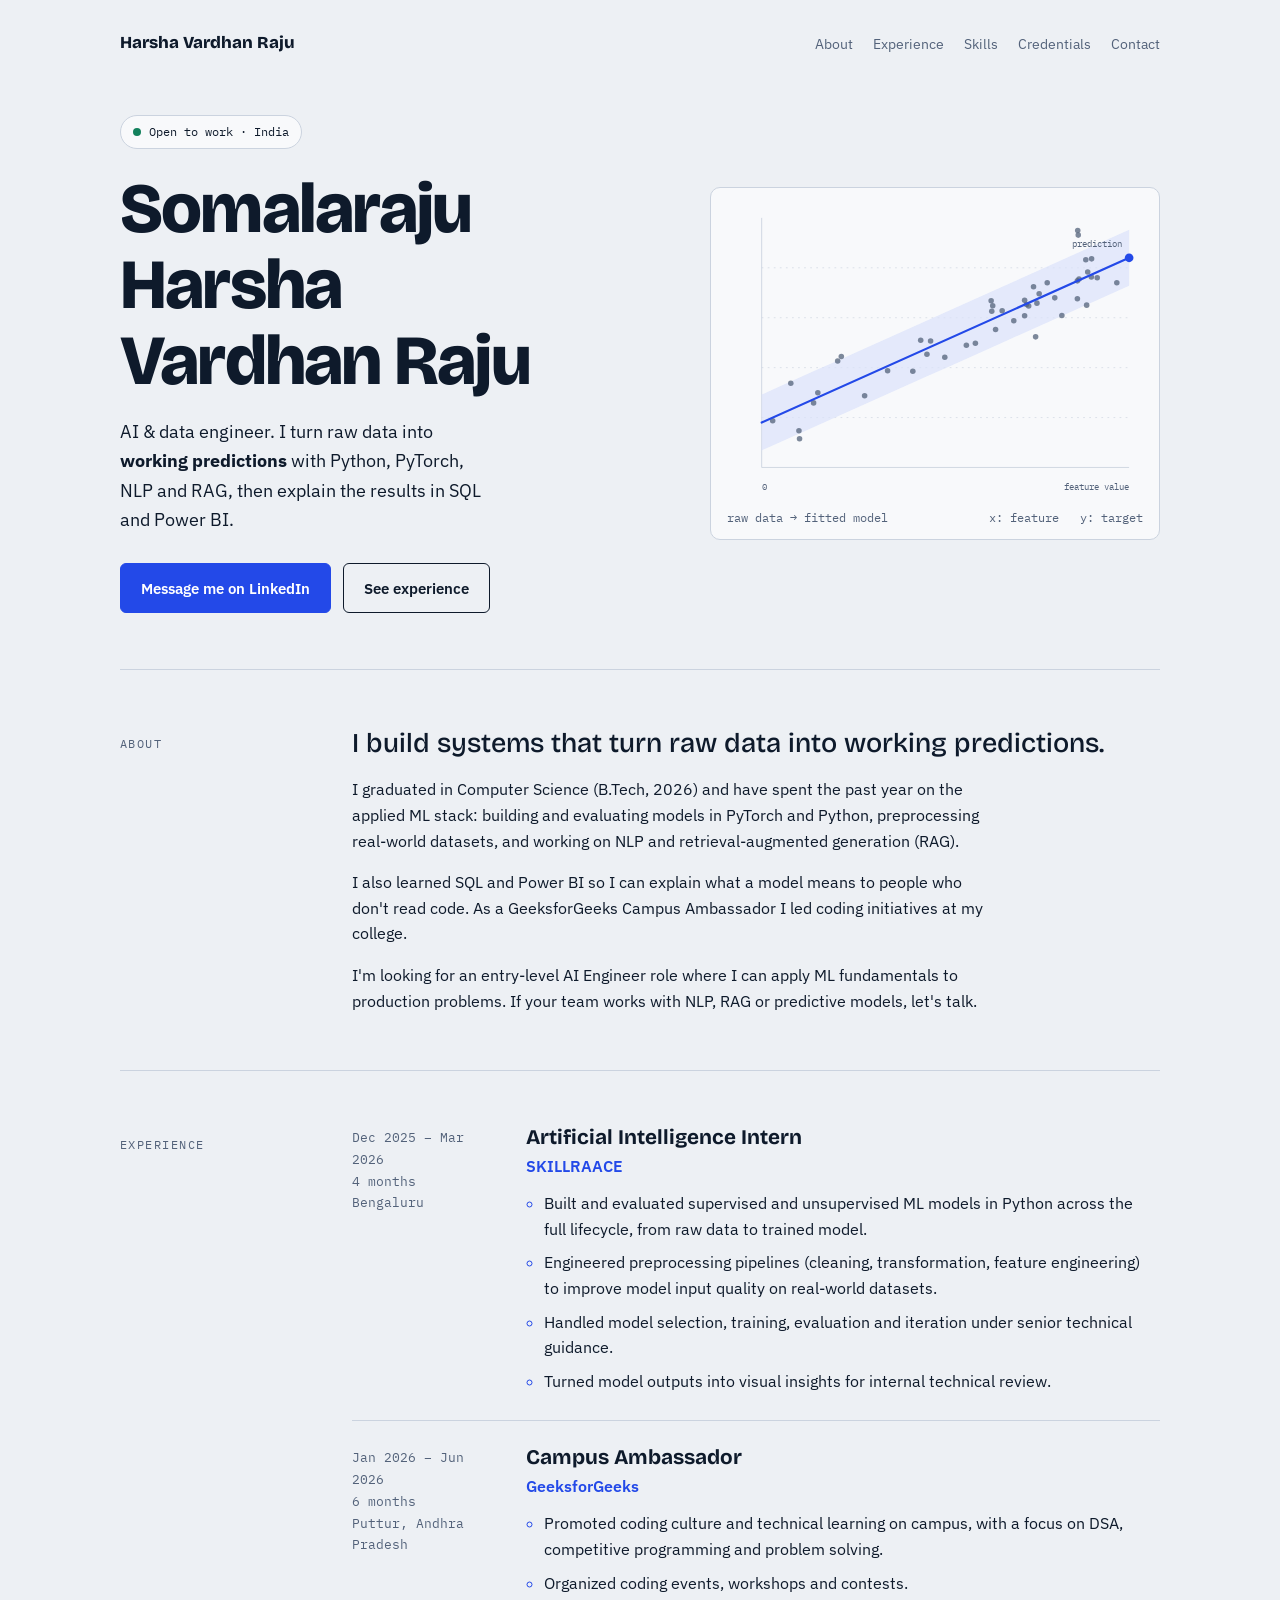
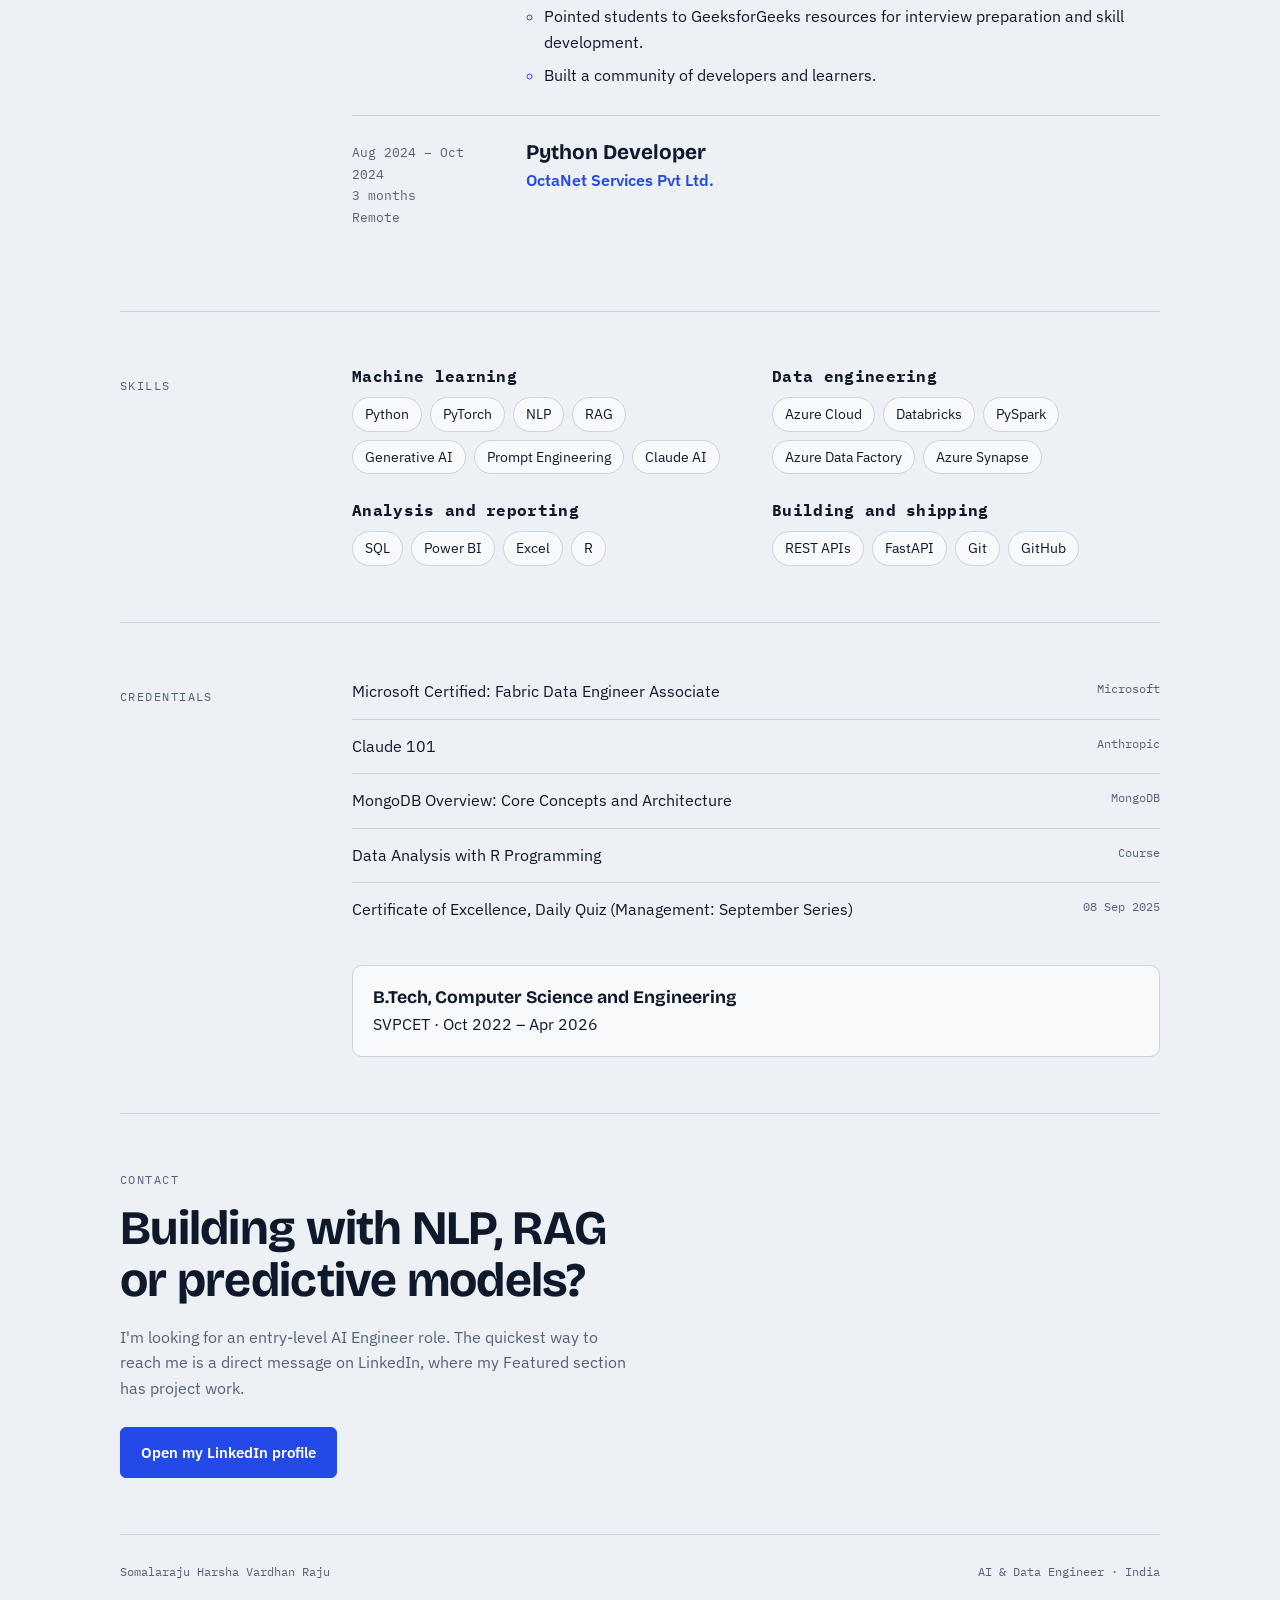
==== index.html @ c9a377f4 "Initial commit" ====
<!doctype html>
<html lang="en">
<head>
<meta charset="utf-8">
<meta name="viewport" content="width=device-width, initial-scale=1, viewport-fit=cover">
<meta name="description" content="Portfolio of Somalaraju Harsha Vardhan Raju, AI and data engineer.">
<title>Harsha Vardhan Raju</title>
<meta name="claude:viewport-fit-sides" content="cover">
<link rel="preconnect" href="https://fonts.googleapis.com">
<link rel="preconnect" href="https://fonts.gstatic.com" crossorigin>
<link href="https://fonts.googleapis.com/css2?family=Bricolage+Grotesque:opsz,wght@12..96,500;12..96,700;12..96,800&family=IBM+Plex+Sans:wght@400;500;600&family=IBM+Plex+Mono:wght@400;500&display=swap" rel="stylesheet">
<style>
/* Layout: a notebook-like single column. Hero pairs the intro with a live scatter-and-fit plot (raw data -> prediction), then sections run as labelled cells. */
:root{
  --bg:#EDF0F4; --surface:#F8F9FB; --fg:#0E1A2B; --muted:#53627A; --line:#CBD3DF;
  --accent:#2349E8; --accent-fg:#FFFFFF; --accent-soft:#DCE3FB; --good:#12805C;
  --font-display:"Bricolage Grotesque","Helvetica Neue",Arial,sans-serif;
  --font-body:"IBM Plex Sans",system-ui,-apple-system,"Segoe UI",sans-serif;
  --font-mono:"IBM Plex Mono",ui-monospace,Menlo,Consolas,monospace;
}
@media (prefers-color-scheme: dark){:root:not([data-theme="light"]){
  --bg:#0B1220; --surface:#121B2E; --fg:#E6EBF5; --muted:#92A0B8; --line:#26334D;
  --accent:#86A2FF; --accent-fg:#0B1220; --accent-soft:#1B2A52; --good:#4CD6A3; color-scheme:dark}}
:root[data-theme="dark"]{
  --bg:#0B1220; --surface:#121B2E; --fg:#E6EBF5; --muted:#92A0B8; --line:#26334D;
  --accent:#86A2FF; --accent-fg:#0B1220; --accent-soft:#1B2A52; --good:#4CD6A3; color-scheme:dark}

*{box-sizing:border-box}
body{background:var(--bg);color:var(--fg);font-family:var(--font-body);font-size:16px;line-height:1.6;
  padding-block:0;padding-left:max(16px,env(safe-area-inset-left,0px));padding-right:max(16px,env(safe-area-inset-right,0px))}
a{color:inherit}
:focus-visible{outline:2px solid var(--accent);outline-offset:3px}
.wrap{max-width:1040px;margin:0 auto}
h1,h2,h3{font-family:var(--font-display);text-wrap:balance;line-height:1.08;margin:0}
.label{font-family:var(--font-mono);font-size:.75rem;letter-spacing:.12em;text-transform:uppercase;color:var(--muted)}

/* top bar */
.bar{display:flex;justify-content:space-between;align-items:center;gap:16px;padding-block:22px;flex-wrap:wrap}
.mark{font-family:var(--font-display);font-weight:800;font-size:1.05rem;text-decoration:none}
.nav{display:flex;gap:20px;flex-wrap:wrap}
.nav a{font-size:.9rem;color:var(--muted);text-decoration:none}
.nav a:hover{color:var(--fg)}

/* hero */
.hero{display:grid;grid-template-columns:1.1fr .9fr;gap:40px;align-items:center;padding-block:36px 56px}
.hero>*{min-width:0}
.status{display:inline-flex;align-items:center;gap:8px;font-family:var(--font-mono);font-size:.78rem;padding:6px 12px;border:1px solid var(--line);border-radius:999px;background:var(--surface)}
.dot{width:8px;height:8px;border-radius:50%;background:var(--good)}
h1{font-size:clamp(2.4rem,6.4vw,4.4rem);font-weight:800;letter-spacing:-.025em;margin-top:22px}
h1 em{font-style:normal;color:var(--accent)}
.role{font-size:1.15rem;margin:18px 0 0;max-width:34ch}
.cta{display:flex;gap:12px;flex-wrap:wrap;margin-top:28px}
.btn{display:inline-block;padding:12px 20px;border-radius:6px;font-weight:600;font-size:.95rem;text-decoration:none;border:1px solid var(--fg)}
.btn.primary{background:var(--accent);color:var(--accent-fg);border-color:var(--accent)}
.btn.primary:hover{filter:brightness(1.08)}
.btn.ghost:hover{background:var(--surface)}

/* plot */
.plot{background:var(--surface);border:1px solid var(--line);border-radius:10px;padding:16px 16px 12px}
.plot svg{display:block;width:100%;height:auto}
.plot .ax{stroke:var(--line);stroke-width:1}
.plot .grid{stroke:var(--line);stroke-width:1;stroke-dasharray:2 5;opacity:.7}
.plot .pt{fill:var(--muted);opacity:.75}
.plot .fit{stroke:var(--accent);stroke-width:2.5;fill:none;stroke-linecap:round}
.plot .band{fill:var(--accent-soft);opacity:.7}
.plot .t{font-family:var(--font-mono);font-size:10.5px;fill:var(--muted)}
.plot .hit{fill:var(--accent)}
.plot figcaption{display:flex;justify-content:space-between;gap:12px;flex-wrap:wrap;padding-top:10px;font-family:var(--font-mono);font-size:.72rem;color:var(--muted)}
@media (prefers-reduced-motion:no-preference){
  .plot .fit{stroke-dasharray:520;stroke-dashoffset:0;animation:draw 1.6s ease-out .2s backwards}
  @keyframes draw{from{stroke-dashoffset:520}to{stroke-dashoffset:0}}
}

/* sections */
section{padding-block:56px;border-top:1px solid var(--line)}
.sec{display:grid;grid-template-columns:200px 1fr;gap:32px}
.sec>*{min-width:0}
h2{font-size:clamp(1.6rem,3.6vw,2.2rem);font-weight:700;letter-spacing:-.015em}
.sec .label{padding-top:8px}
.about p{margin:0 0 16px;max-width:64ch}
.about p:last-child{margin:0}
.lead{font-family:var(--font-display);font-size:clamp(1.3rem,2.6vw,1.7rem);line-height:1.3;font-weight:500;max-width:30ch;margin:0 0 20px}

/* experience */
.jobs{list-style:none;margin:0;padding:0;display:grid;gap:0}
.job{display:grid;grid-template-columns:150px 1fr;gap:24px;padding-block:26px;border-top:1px solid var(--line)}
.job:first-child{border-top:0;padding-top:0}
.job>*{min-width:0}
.when{font-family:var(--font-mono);font-size:.8rem;color:var(--muted);line-height:1.7}
.job h3{font-size:1.3rem;font-weight:700}
.org{margin:4px 0 12px;color:var(--accent);font-weight:600}
.job ul{margin:0;padding-left:1.1em;display:grid;gap:8px;max-width:62ch}
.job li::marker{color:var(--accent)}

/* skills */
.skills{display:grid;grid-template-columns:repeat(2,1fr);gap:28px 32px}
.skills h3{font-size:1rem;font-weight:700;margin-bottom:12px;font-family:var(--font-mono);letter-spacing:.02em}
.chips{display:flex;flex-wrap:wrap;gap:8px;padding:0;margin:0;list-style:none}
.chips li{padding:5px 12px;border:1px solid var(--line);background:var(--surface);border-radius:999px;font-size:.88rem}

/* credentials */
.cred{list-style:none;margin:0;padding:0}
.cred li{display:flex;justify-content:space-between;gap:20px;padding-block:14px;border-top:1px solid var(--line)}
.cred li:first-child{border-top:0;padding-top:0}
.cred span:last-child{font-family:var(--font-mono);font-size:.78rem;color:var(--muted);text-align:right;flex-shrink:0}
.edu{margin-top:28px;padding:18px 20px;background:var(--surface);border:1px solid var(--line);border-radius:10px}
.edu strong{font-family:var(--font-display);font-size:1.1rem}

/* contact */
.contact h2{font-size:clamp(1.9rem,4.6vw,3rem);max-width:18ch}
.contact p{max-width:52ch;margin:18px 0 26px;color:var(--muted)}
footer{padding-block:28px 40px;border-top:1px solid var(--line);display:flex;justify-content:space-between;gap:12px;flex-wrap:wrap;font-family:var(--font-mono);font-size:.74rem;color:var(--muted)}

@media (max-width:780px){
  .hero{grid-template-columns:1fr;gap:32px;padding-top:12px}
  .sec{grid-template-columns:1fr;gap:14px}
  .job{grid-template-columns:1fr;gap:6px}
  .skills{grid-template-columns:1fr}
  .cred li{flex-direction:column;gap:4px}
  .cred span:last-child{text-align:left}
}
</style>

</head>
<body>
<div class="wrap">
  <header class="bar">
    <a class="mark" href="#top">Harsha Vardhan Raju</a>
    <nav class="nav" aria-label="Sections">
      <a href="#about">About</a><a href="#experience">Experience</a><a href="#skills">Skills</a><a href="#credentials">Credentials</a><a href="#contact">Contact</a>
    </nav>
  </header>

  <main id="top">
    <div class="hero">
      <div>
        <span class="status"><span class="dot" aria-hidden="true"></span>Open to work &middot; India</span>
        <h1>Somalaraju Harsha Vardhan Raju</h1>
        <p class="role">AI &amp; data engineer. I turn raw data into <strong>working predictions</strong> with Python, PyTorch, NLP and RAG, then explain the results in SQL and Power BI.</p>
        <div class="cta">
          <a class="btn primary" href="https://www.linkedin.com/in/somalaraju-harsha-vardhan-raju-9624a8261/" target="_blank" rel="noopener">Message me on LinkedIn</a>
          <a class="btn ghost" href="#experience">See experience</a>
        </div>
      </div>

      <figure class="plot" style="margin:0">
        <svg id="plot" viewBox="0 0 480 340" role="img" aria-label="Scatter plot of noisy data points with a fitted prediction line and confidence band"></svg>
        <figcaption><span>raw data &rarr; fitted model</span><span>x: feature &nbsp; y: target</span></figcaption>
      </figure>
    </div>

    <section id="about" class="sec">
      <div class="label">About</div>
      <div class="about">
        <p class="lead">I build systems that turn raw data into working predictions.</p>
        <p>I graduated in Computer Science (B.Tech, 2026) and have spent the past year on the applied ML stack: building and evaluating models in PyTorch and Python, preprocessing real-world datasets, and working on NLP and retrieval-augmented generation (RAG).</p>
        <p>I also learned SQL and Power BI so I can explain what a model means to people who don't read code. As a GeeksforGeeks Campus Ambassador I led coding initiatives at my college.</p>
        <p>I'm looking for an entry-level AI Engineer role where I can apply ML fundamentals to production problems. If your team works with NLP, RAG or predictive models, let's talk.</p>
      </div>
    </section>

    <section id="experience" class="sec">
      <div>
        <div class="label">Experience</div>
      </div>
      <ol class="jobs">
        <li class="job">
          <div class="when">Dec 2025 &ndash; Mar 2026<br>4 months<br>Bengaluru</div>
          <div>
            <h3>Artificial Intelligence Intern</h3>
            <div class="org">SKILLRAACE</div>
            <ul>
              <li>Built and evaluated supervised and unsupervised ML models in Python across the full lifecycle, from raw data to trained model.</li>
              <li>Engineered preprocessing pipelines (cleaning, transformation, feature engineering) to improve model input quality on real-world datasets.</li>
              <li>Handled model selection, training, evaluation and iteration under senior technical guidance.</li>
              <li>Turned model outputs into visual insights for internal technical review.</li>
            </ul>
          </div>
        </li>
        <li class="job">
          <div class="when">Jan 2026 &ndash; Jun 2026<br>6 months<br>Puttur, Andhra Pradesh</div>
          <div>
            <h3>Campus Ambassador</h3>
            <div class="org">GeeksforGeeks</div>
            <ul>
              <li>Promoted coding culture and technical learning on campus, with a focus on DSA, competitive programming and problem solving.</li>
              <li>Organized coding events, workshops and contests.</li>
              <li>Pointed students to GeeksforGeeks resources for interview preparation and skill development.</li>
              <li>Built a community of developers and learners.</li>
            </ul>
          </div>
        </li>
        <li class="job">
          <div class="when">Aug 2024 &ndash; Oct 2024<br>3 months<br>Remote</div>
          <div>
            <h3>Python Developer</h3>
            <div class="org">OctaNet Services Pvt Ltd.</div>
          </div>
        </li>
      </ol>
    </section>

    <section id="skills" class="sec">
      <div class="label">Skills</div>
      <div class="skills">
        <div>
          <h3>Machine learning</h3>
          <ul class="chips"><li>Python</li><li>PyTorch</li><li>NLP</li><li>RAG</li><li>Generative AI</li><li>Prompt Engineering</li><li>Claude AI</li></ul>
        </div>
        <div>
          <h3>Data engineering</h3>
          <ul class="chips"><li>Azure Cloud</li><li>Databricks</li><li>PySpark</li><li>Azure Data Factory</li><li>Azure Synapse</li></ul>
        </div>
        <div>
          <h3>Analysis and reporting</h3>
          <ul class="chips"><li>SQL</li><li>Power BI</li><li>Excel</li><li>R</li></ul>
        </div>
        <div>
          <h3>Building and shipping</h3>
          <ul class="chips"><li>REST APIs</li><li>FastAPI</li><li>Git</li><li>GitHub</li></ul>
        </div>
      </div>
    </section>

    <section id="credentials" class="sec">
      <div class="label">Credentials</div>
      <div>
        <ul class="cred">
          <li><span>Microsoft Certified: Fabric Data Engineer Associate</span><span>Microsoft</span></li>
          <li><span>Claude 101</span><span>Anthropic</span></li>
          <li><span>MongoDB Overview: Core Concepts and Architecture</span><span>MongoDB</span></li>
          <li><span>Data Analysis with R Programming</span><span>Course</span></li>
          <li><span>Certificate of Excellence, Daily Quiz (Management: September Series)</span><span>08 Sep 2025</span></li>
        </ul>
        <div class="edu">
          <strong>B.Tech, Computer Science and Engineering</strong><br>
          SVPCET &middot; Oct 2022 &ndash; Apr 2026
        </div>
      </div>
    </section>

    <section id="contact" class="contact">
      <div class="label">Contact</div>
      <h2 style="margin-top:14px">Building with NLP, RAG or predictive models?</h2>
      <p>I'm looking for an entry-level AI Engineer role. The quickest way to reach me is a direct message on LinkedIn, where my Featured section has project work.</p>
      <a class="btn primary" href="https://www.linkedin.com/in/somalaraju-harsha-vardhan-raju-9624a8261/" target="_blank" rel="noopener">Open my LinkedIn profile</a>
    </section>
  </main>

  <footer><span>Somalaraju Harsha Vardhan Raju</span><span>AI &amp; Data Engineer &middot; India</span></footer>
</div>

<script>
(function(){
  var W=480,H=340,L=40,R=16,T=16,B=36,pw=W-L-R,ph=H-T-B;
  var s=7;function rnd(){s=(s*16807)%2147483647;return s/2147483647}
  function X(v){return L+v*pw}function Y(v){return T+(1-v)*ph}
  var out='';
  for(var i=1;i<5;i++){out+='<line class="grid" x1="'+L+'" x2="'+(W-R)+'" y1="'+Y(i/5)+'" y2="'+Y(i/5)+'"/>'}
  out+='<line class="ax" x1="'+L+'" x2="'+(W-R)+'" y1="'+Y(0)+'" y2="'+Y(0)+'"/><line class="ax" x1="'+L+'" x2="'+L+'" y1="'+Y(0)+'" y2="'+Y(1)+'"/>';
  var a=0.18,b=0.66,sp=0.07;
  var upper='',lower='';
  for(var k=0;k<=20;k++){var x=k/20;upper+=(k?'L':'M')+X(x).toFixed(1)+' '+Y(a+b*x+sp*1.6).toFixed(1)+' '}
  for(var k=20;k>=0;k--){var x=k/20;lower+='L'+X(x).toFixed(1)+' '+Y(a+b*x-sp*1.6).toFixed(1)+' '}
  out+='<path class="band" d="'+upper+lower+'Z"/>';
  for(var n=0;n<46;n++){
    var x=0.03+rnd()*0.94, noise=(rnd()+rnd()+rnd()-1.5)*sp*2.2;
    var y=Math.min(0.97,Math.max(0.03,a+b*x+noise));
    out+='<circle class="pt" cx="'+X(x).toFixed(1)+'" cy="'+Y(y).toFixed(1)+'" r="3.2"/>';
  }
  out+='<line class="fit" x1="'+X(0)+'" y1="'+Y(a)+'" x2="'+X(1)+'" y2="'+Y(a+b)+'"/>';
  out+='<circle class="hit" cx="'+X(1)+'" cy="'+Y(a+b)+'" r="5"/>';
  out+='<text class="t" x="'+(X(1)-8)+'" y="'+(Y(a+b)-12)+'" text-anchor="end">prediction</text>';
  out+='<text class="t" x="'+L+'" y="'+(H-10)+'">0</text><text class="t" x="'+(W-R)+'" y="'+(H-10)+'" text-anchor="end">feature value</text>';
  document.getElementById('plot').innerHTML=out;
})();
</script>

</body>
</html>
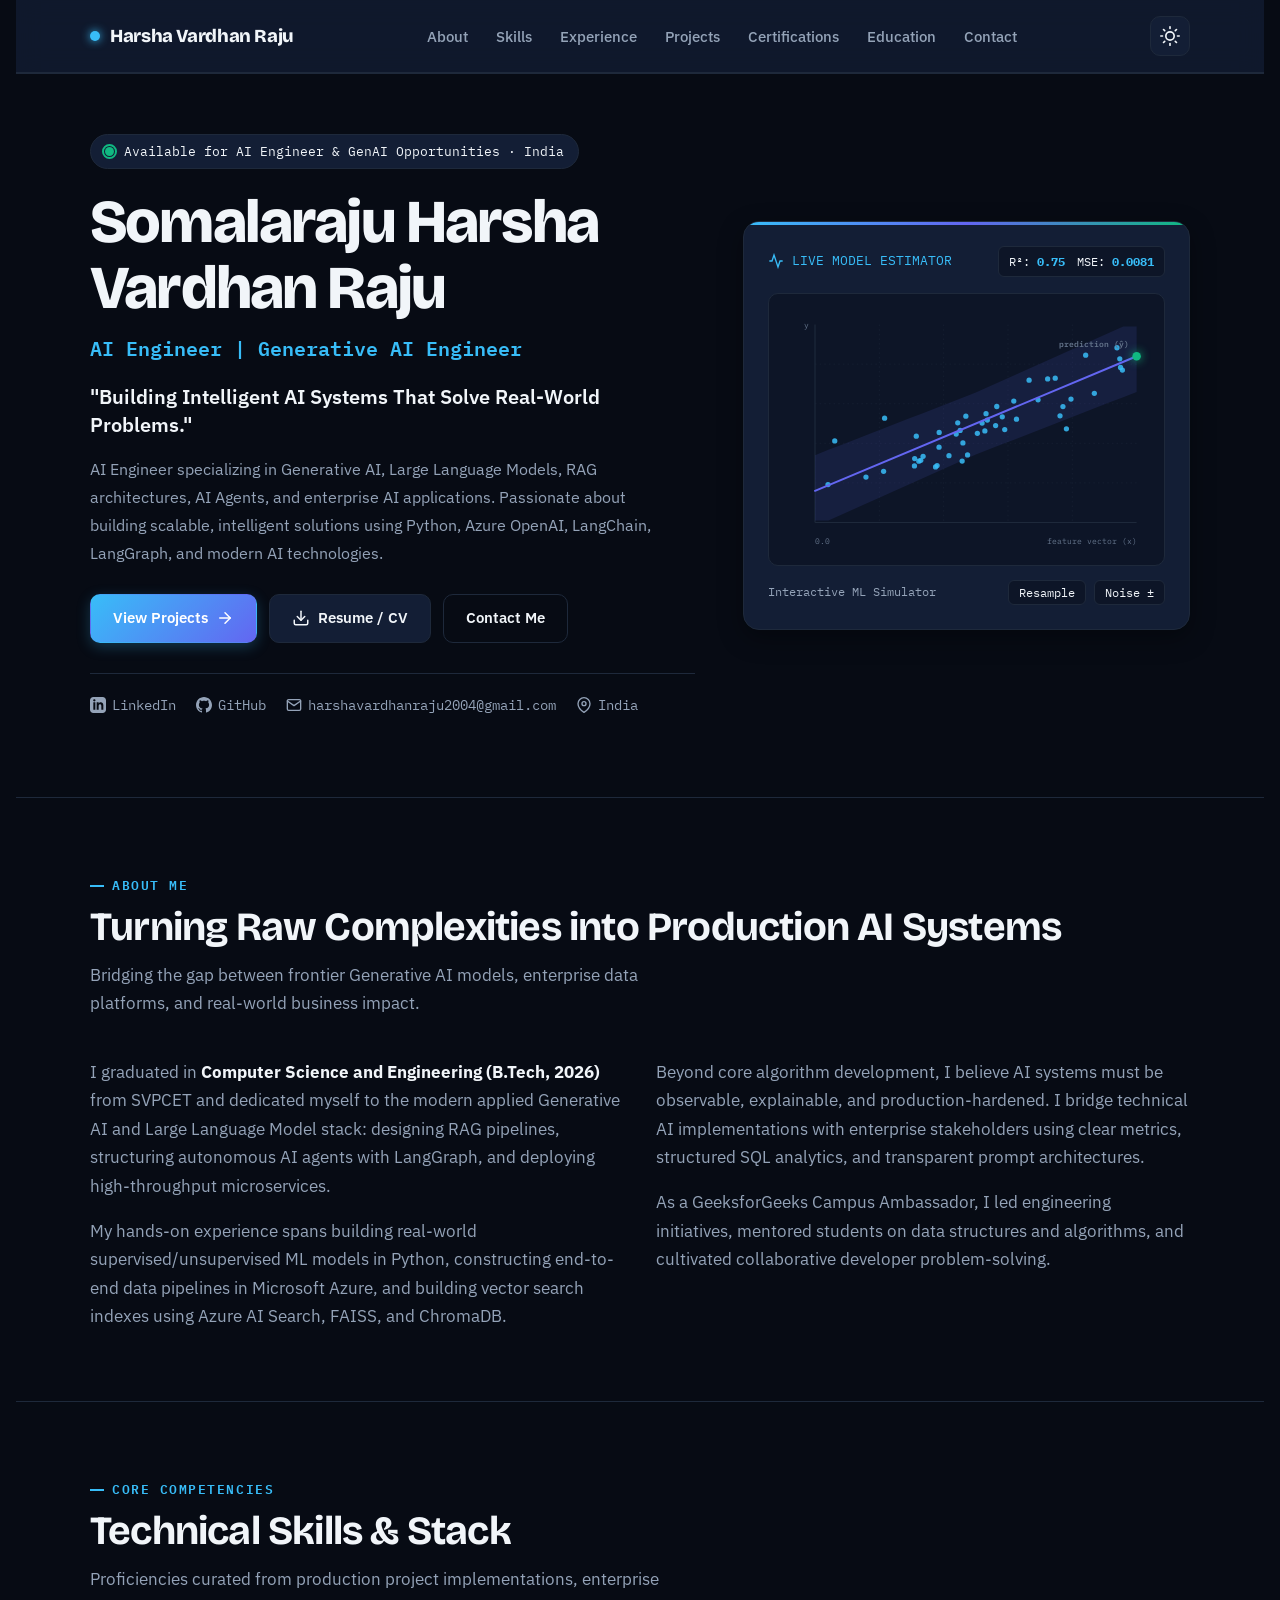
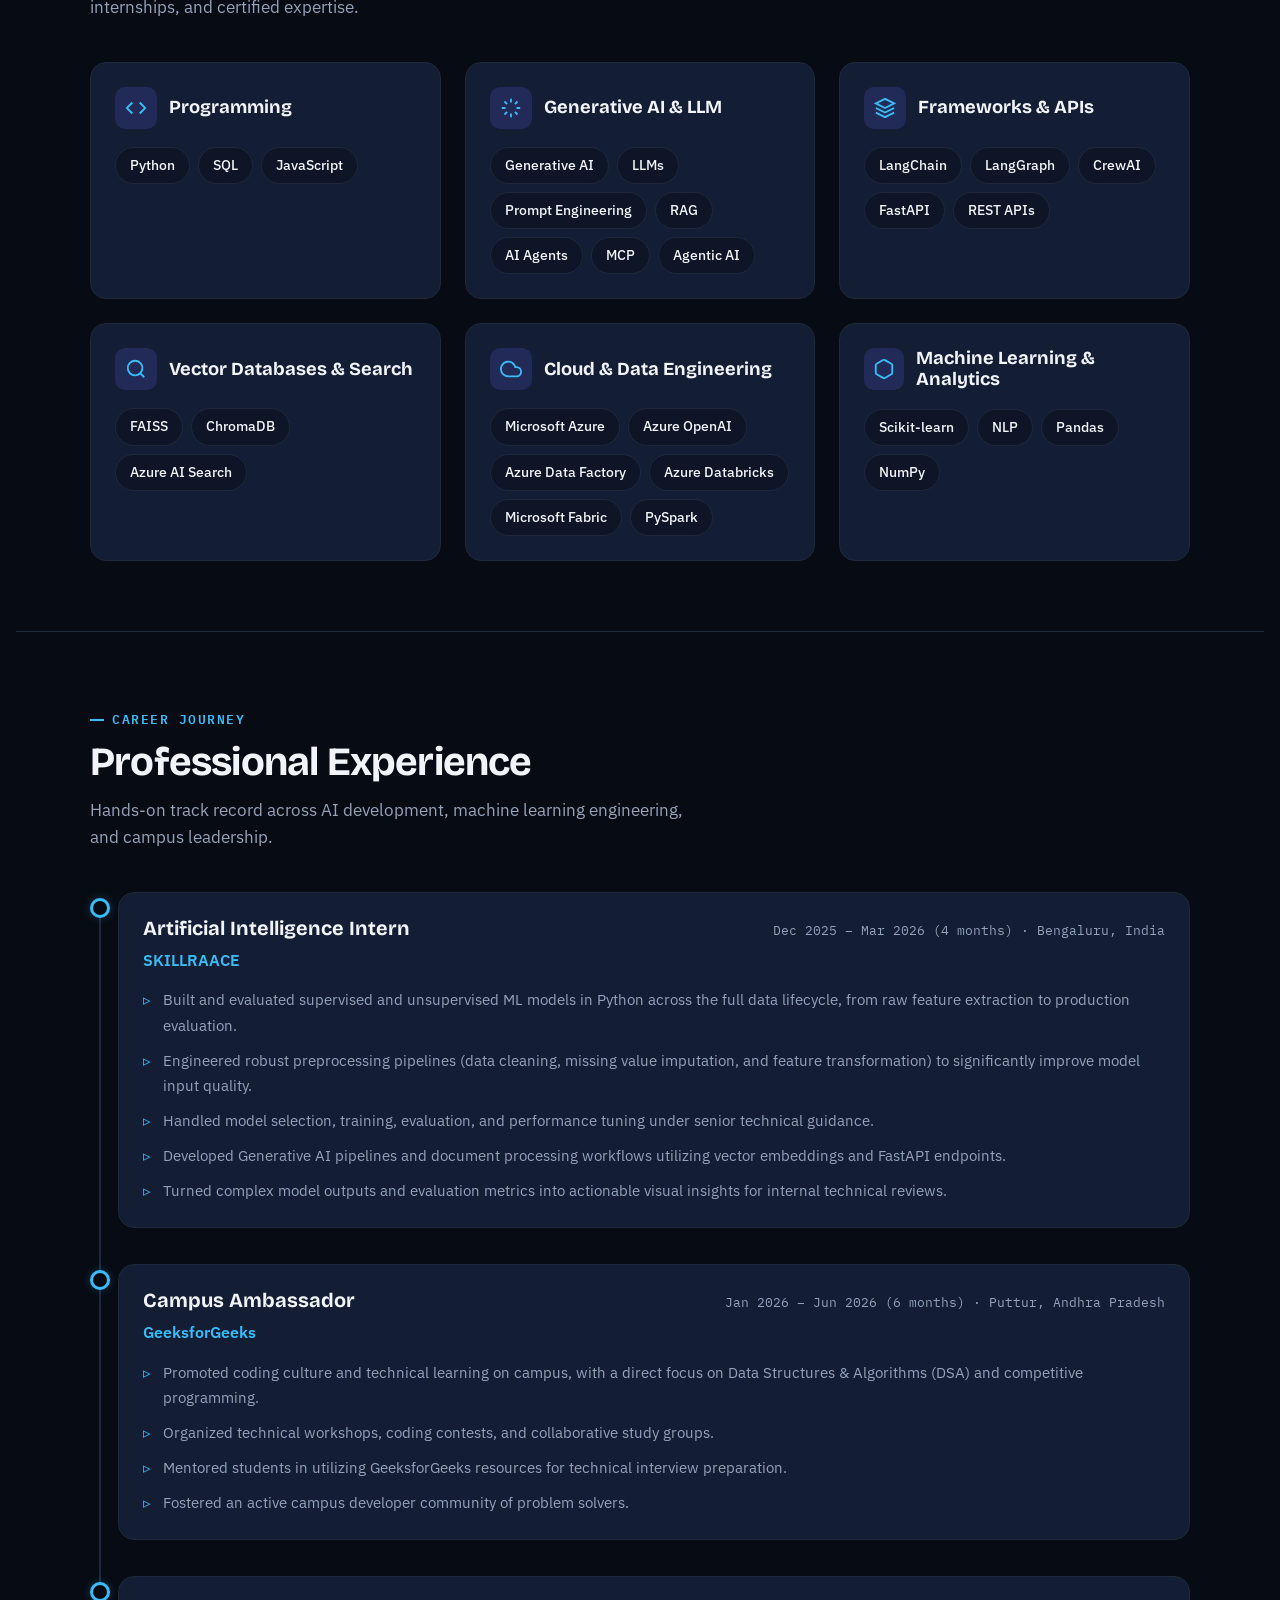
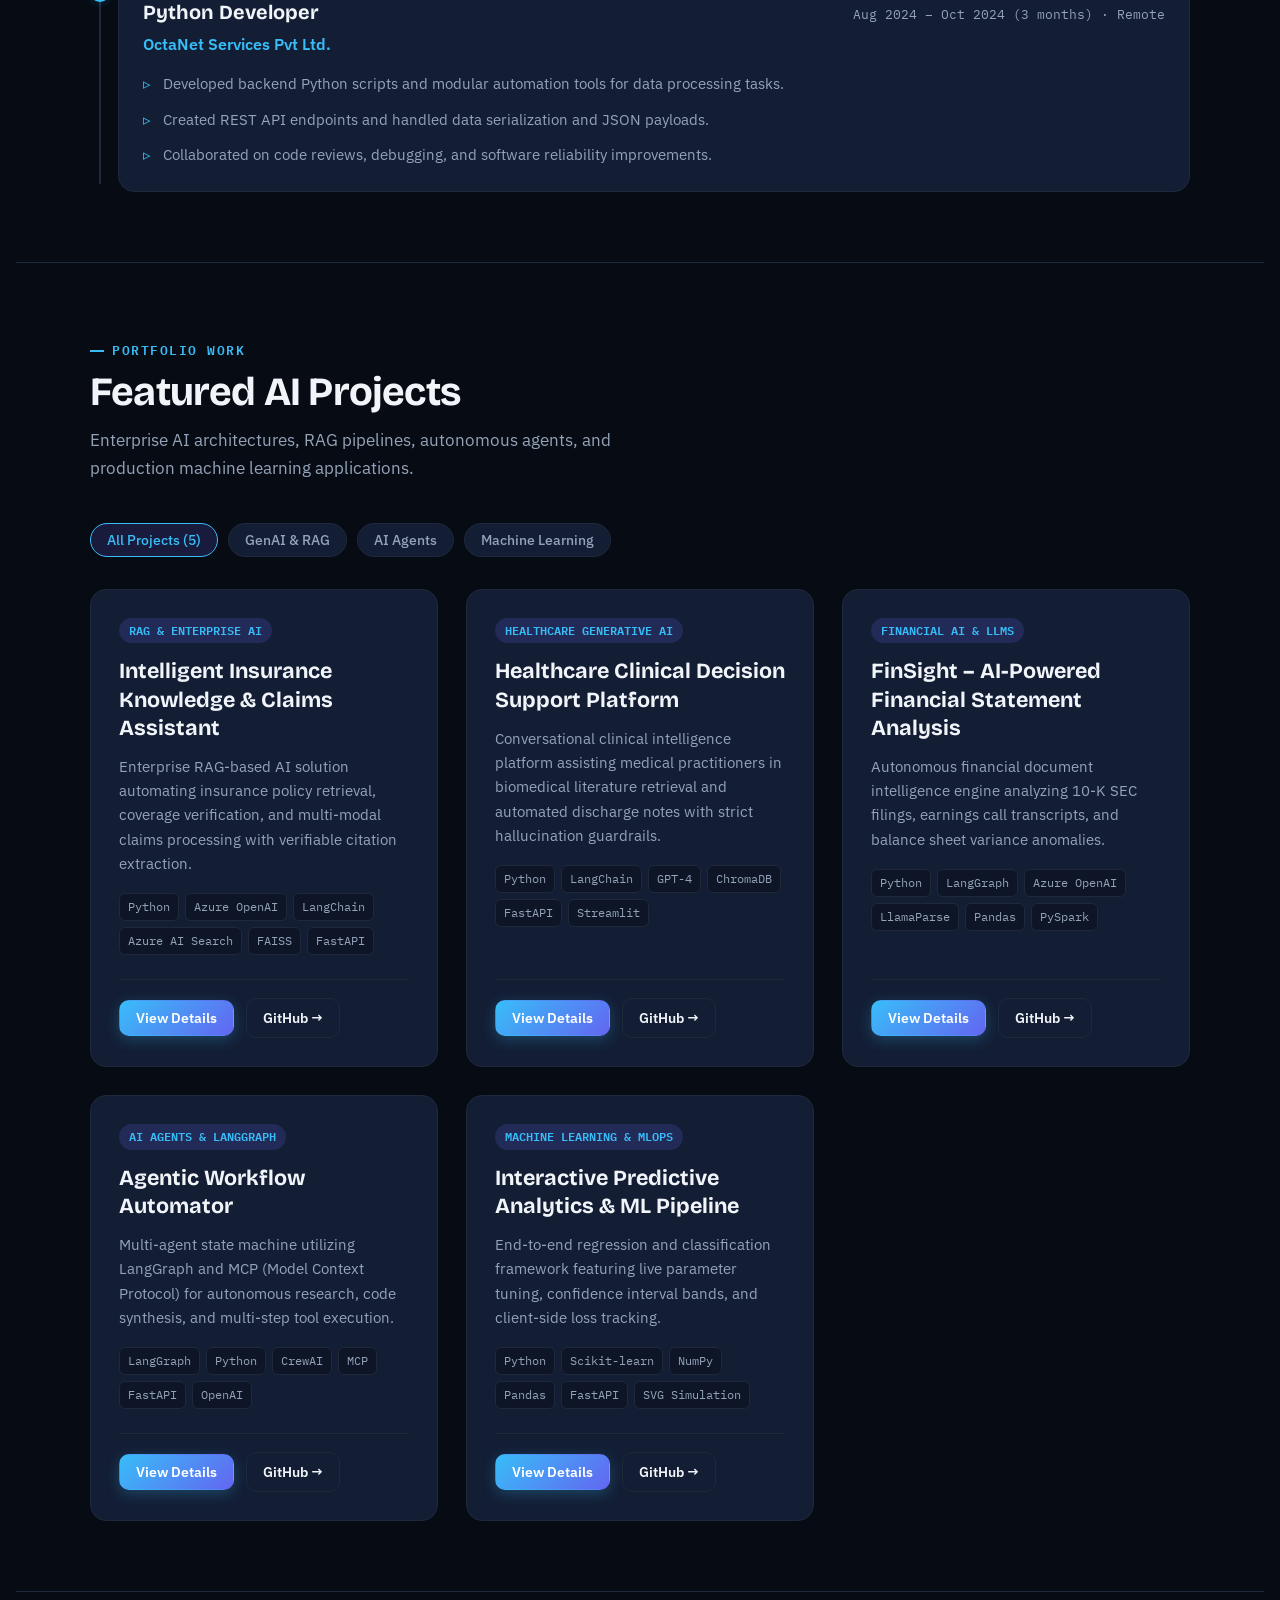
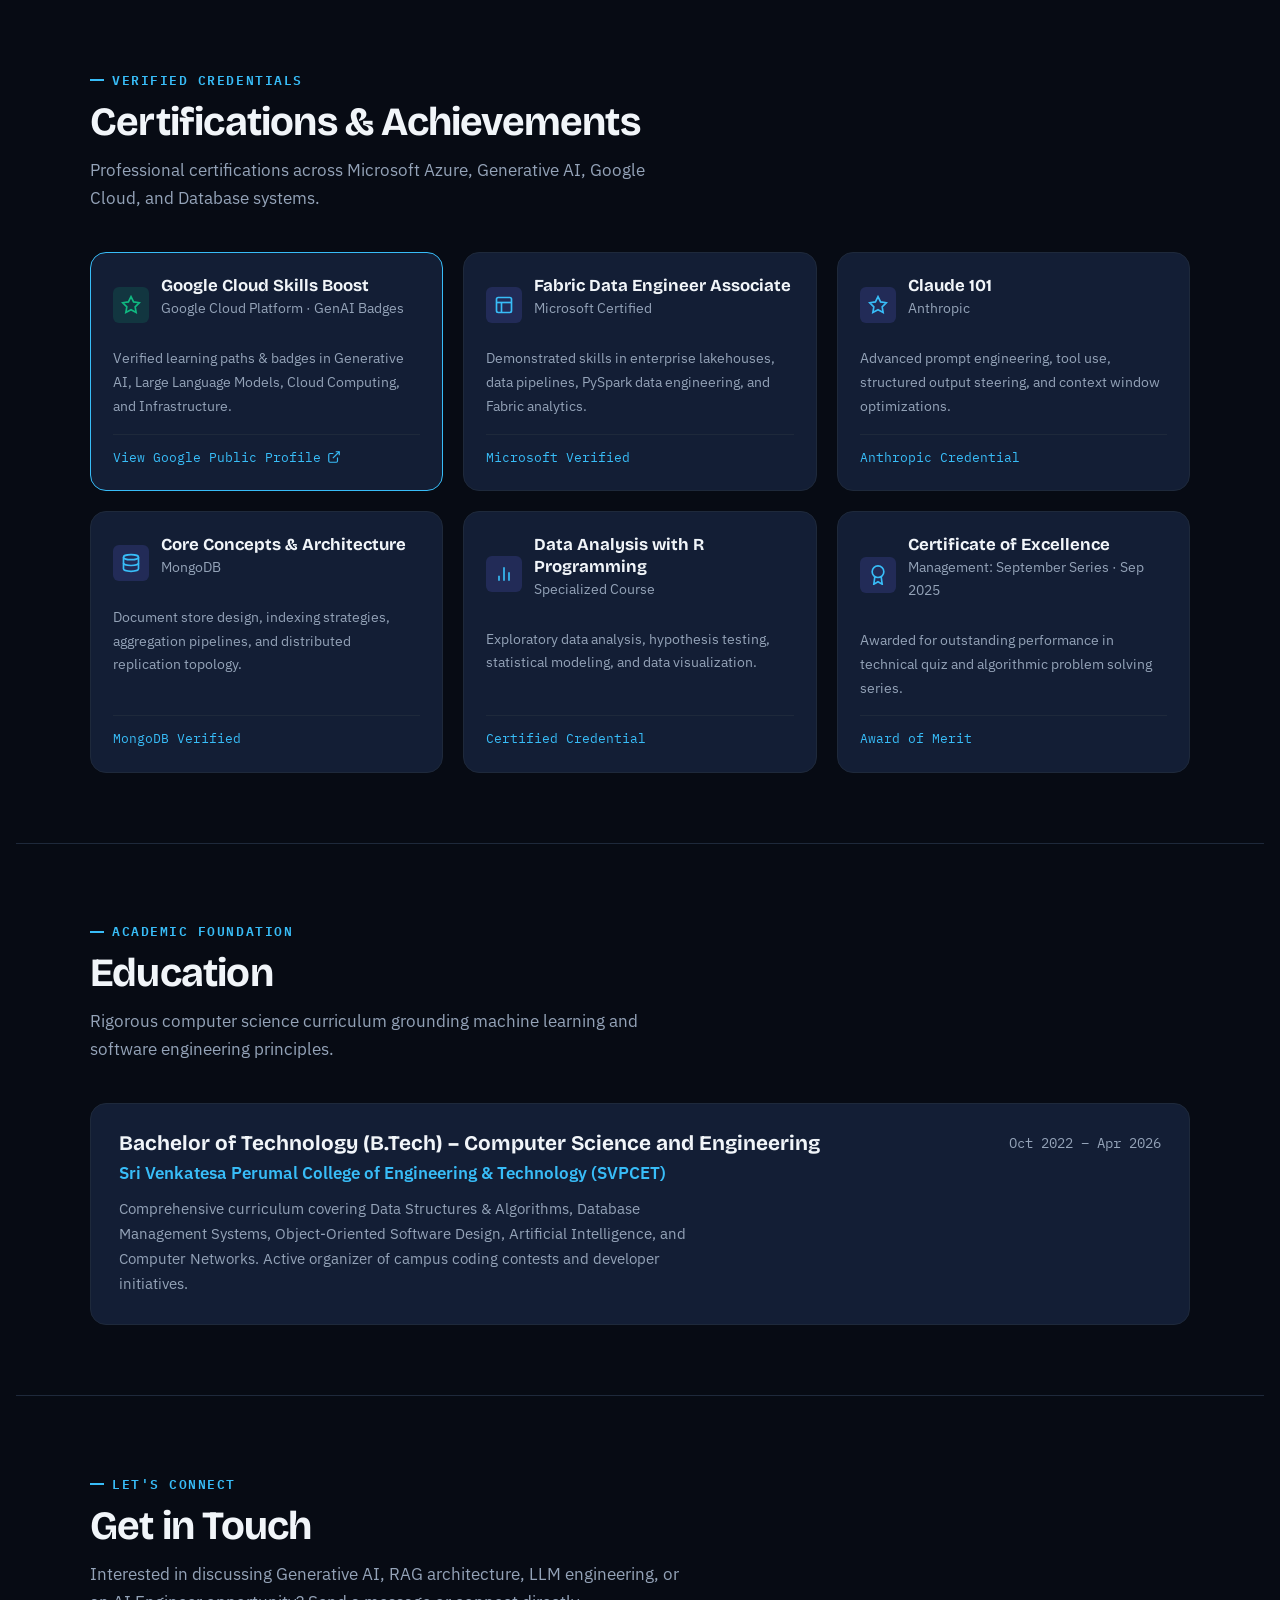
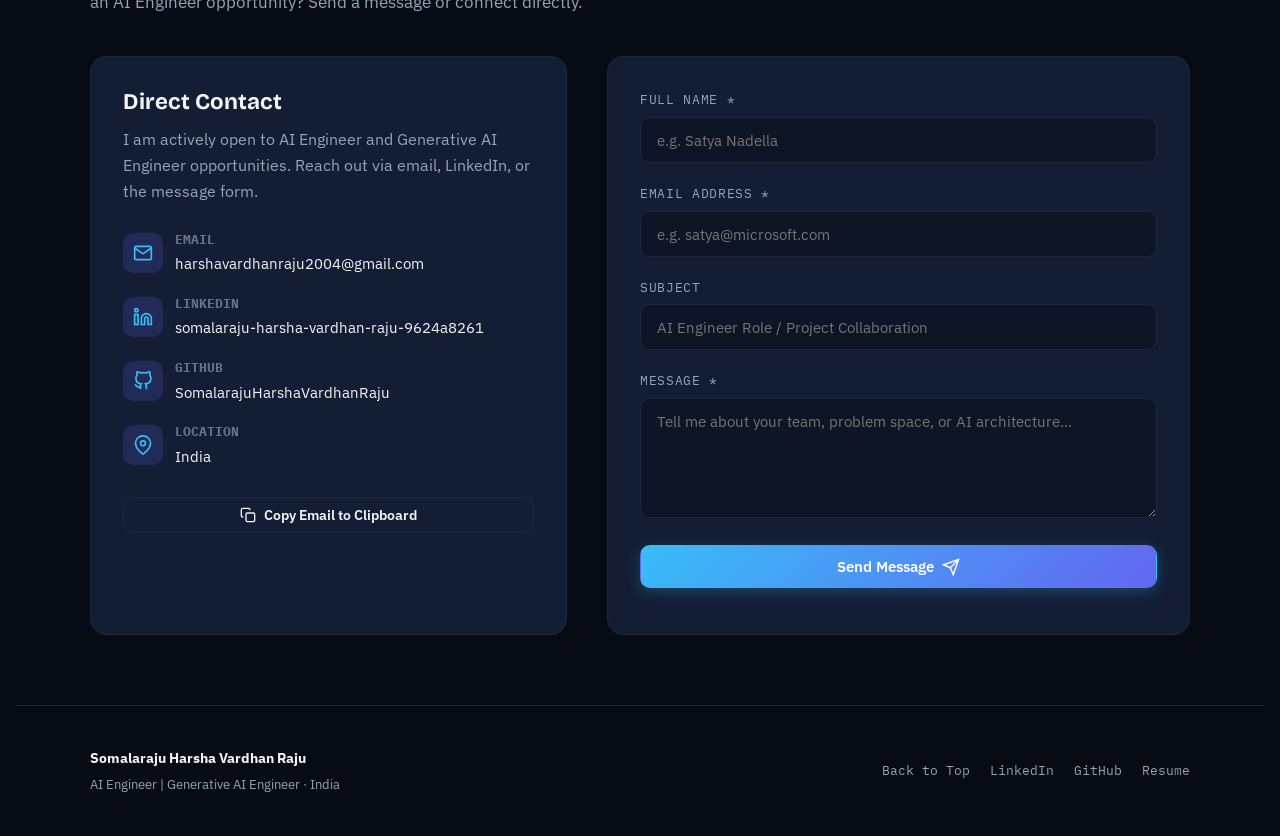
==== commit 183ca93a: "Upgrade AI Engineer portfolio: design, projects, interactive ML visualizer & SEO" ====
--- a/index.html
+++ b/index.html
@@ -1,280 +1,939 @@
 <!doctype html>
-<html lang="en">
+<html lang="en" data-theme="dark">
 <head>
-<meta charset="utf-8">
-<meta name="viewport" content="width=device-width, initial-scale=1, viewport-fit=cover">
-<meta name="description" content="Portfolio of Somalaraju Harsha Vardhan Raju, AI and data engineer.">
-<title>Harsha Vardhan Raju</title>
-<meta name="claude:viewport-fit-sides" content="cover">
-<link rel="preconnect" href="https://fonts.googleapis.com">
-<link rel="preconnect" href="https://fonts.gstatic.com" crossorigin>
-<link href="https://fonts.googleapis.com/css2?family=Bricolage+Grotesque:opsz,wght@12..96,500;12..96,700;12..96,800&family=IBM+Plex+Sans:wght@400;500;600&family=IBM+Plex+Mono:wght@400;500&display=swap" rel="stylesheet">
-<style>
-/* Layout: a notebook-like single column. Hero pairs the intro with a live scatter-and-fit plot (raw data -> prediction), then sections run as labelled cells. */
-:root{
-  --bg:#EDF0F4; --surface:#F8F9FB; --fg:#0E1A2B; --muted:#53627A; --line:#CBD3DF;
-  --accent:#2349E8; --accent-fg:#FFFFFF; --accent-soft:#DCE3FB; --good:#12805C;
-  --font-display:"Bricolage Grotesque","Helvetica Neue",Arial,sans-serif;
-  --font-body:"IBM Plex Sans",system-ui,-apple-system,"Segoe UI",sans-serif;
-  --font-mono:"IBM Plex Mono",ui-monospace,Menlo,Consolas,monospace;
-}
-@media (prefers-color-scheme: dark){:root:not([data-theme="light"]){
-  --bg:#0B1220; --surface:#121B2E; --fg:#E6EBF5; --muted:#92A0B8; --line:#26334D;
-  --accent:#86A2FF; --accent-fg:#0B1220; --accent-soft:#1B2A52; --good:#4CD6A3; color-scheme:dark}}
-:root[data-theme="dark"]{
-  --bg:#0B1220; --surface:#121B2E; --fg:#E6EBF5; --muted:#92A0B8; --line:#26334D;
-  --accent:#86A2FF; --accent-fg:#0B1220; --accent-soft:#1B2A52; --good:#4CD6A3; color-scheme:dark}
-
-*{box-sizing:border-box}
-body{background:var(--bg);color:var(--fg);font-family:var(--font-body);font-size:16px;line-height:1.6;
-  padding-block:0;padding-left:max(16px,env(safe-area-inset-left,0px));padding-right:max(16px,env(safe-area-inset-right,0px))}
-a{color:inherit}
-:focus-visible{outline:2px solid var(--accent);outline-offset:3px}
-.wrap{max-width:1040px;margin:0 auto}
-h1,h2,h3{font-family:var(--font-display);text-wrap:balance;line-height:1.08;margin:0}
-.label{font-family:var(--font-mono);font-size:.75rem;letter-spacing:.12em;text-transform:uppercase;color:var(--muted)}
-
-/* top bar */
-.bar{display:flex;justify-content:space-between;align-items:center;gap:16px;padding-block:22px;flex-wrap:wrap}
-.mark{font-family:var(--font-display);font-weight:800;font-size:1.05rem;text-decoration:none}
-.nav{display:flex;gap:20px;flex-wrap:wrap}
-.nav a{font-size:.9rem;color:var(--muted);text-decoration:none}
-.nav a:hover{color:var(--fg)}
-
-/* hero */
-.hero{display:grid;grid-template-columns:1.1fr .9fr;gap:40px;align-items:center;padding-block:36px 56px}
-.hero>*{min-width:0}
-.status{display:inline-flex;align-items:center;gap:8px;font-family:var(--font-mono);font-size:.78rem;padding:6px 12px;border:1px solid var(--line);border-radius:999px;background:var(--surface)}
-.dot{width:8px;height:8px;border-radius:50%;background:var(--good)}
-h1{font-size:clamp(2.4rem,6.4vw,4.4rem);font-weight:800;letter-spacing:-.025em;margin-top:22px}
-h1 em{font-style:normal;color:var(--accent)}
-.role{font-size:1.15rem;margin:18px 0 0;max-width:34ch}
-.cta{display:flex;gap:12px;flex-wrap:wrap;margin-top:28px}
-.btn{display:inline-block;padding:12px 20px;border-radius:6px;font-weight:600;font-size:.95rem;text-decoration:none;border:1px solid var(--fg)}
-.btn.primary{background:var(--accent);color:var(--accent-fg);border-color:var(--accent)}
-.btn.primary:hover{filter:brightness(1.08)}
-.btn.ghost:hover{background:var(--surface)}
-
-/* plot */
-.plot{background:var(--surface);border:1px solid var(--line);border-radius:10px;padding:16px 16px 12px}
-.plot svg{display:block;width:100%;height:auto}
-.plot .ax{stroke:var(--line);stroke-width:1}
-.plot .grid{stroke:var(--line);stroke-width:1;stroke-dasharray:2 5;opacity:.7}
-.plot .pt{fill:var(--muted);opacity:.75}
-.plot .fit{stroke:var(--accent);stroke-width:2.5;fill:none;stroke-linecap:round}
-.plot .band{fill:var(--accent-soft);opacity:.7}
-.plot .t{font-family:var(--font-mono);font-size:10.5px;fill:var(--muted)}
-.plot .hit{fill:var(--accent)}
-.plot figcaption{display:flex;justify-content:space-between;gap:12px;flex-wrap:wrap;padding-top:10px;font-family:var(--font-mono);font-size:.72rem;color:var(--muted)}
-@media (prefers-reduced-motion:no-preference){
-  .plot .fit{stroke-dasharray:520;stroke-dashoffset:0;animation:draw 1.6s ease-out .2s backwards}
-  @keyframes draw{from{stroke-dashoffset:520}to{stroke-dashoffset:0}}
-}
-
-/* sections */
-section{padding-block:56px;border-top:1px solid var(--line)}
-.sec{display:grid;grid-template-columns:200px 1fr;gap:32px}
-.sec>*{min-width:0}
-h2{font-size:clamp(1.6rem,3.6vw,2.2rem);font-weight:700;letter-spacing:-.015em}
-.sec .label{padding-top:8px}
-.about p{margin:0 0 16px;max-width:64ch}
-.about p:last-child{margin:0}
-.lead{font-family:var(--font-display);font-size:clamp(1.3rem,2.6vw,1.7rem);line-height:1.3;font-weight:500;max-width:30ch;margin:0 0 20px}
-
-/* experience */
-.jobs{list-style:none;margin:0;padding:0;display:grid;gap:0}
-.job{display:grid;grid-template-columns:150px 1fr;gap:24px;padding-block:26px;border-top:1px solid var(--line)}
-.job:first-child{border-top:0;padding-top:0}
-.job>*{min-width:0}
-.when{font-family:var(--font-mono);font-size:.8rem;color:var(--muted);line-height:1.7}
-.job h3{font-size:1.3rem;font-weight:700}
-.org{margin:4px 0 12px;color:var(--accent);font-weight:600}
-.job ul{margin:0;padding-left:1.1em;display:grid;gap:8px;max-width:62ch}
-.job li::marker{color:var(--accent)}
-
-/* skills */
-.skills{display:grid;grid-template-columns:repeat(2,1fr);gap:28px 32px}
-.skills h3{font-size:1rem;font-weight:700;margin-bottom:12px;font-family:var(--font-mono);letter-spacing:.02em}
-.chips{display:flex;flex-wrap:wrap;gap:8px;padding:0;margin:0;list-style:none}
-.chips li{padding:5px 12px;border:1px solid var(--line);background:var(--surface);border-radius:999px;font-size:.88rem}
-
-/* credentials */
-.cred{list-style:none;margin:0;padding:0}
-.cred li{display:flex;justify-content:space-between;gap:20px;padding-block:14px;border-top:1px solid var(--line)}
-.cred li:first-child{border-top:0;padding-top:0}
-.cred span:last-child{font-family:var(--font-mono);font-size:.78rem;color:var(--muted);text-align:right;flex-shrink:0}
-.edu{margin-top:28px;padding:18px 20px;background:var(--surface);border:1px solid var(--line);border-radius:10px}
-.edu strong{font-family:var(--font-display);font-size:1.1rem}
-
-/* contact */
-.contact h2{font-size:clamp(1.9rem,4.6vw,3rem);max-width:18ch}
-.contact p{max-width:52ch;margin:18px 0 26px;color:var(--muted)}
-footer{padding-block:28px 40px;border-top:1px solid var(--line);display:flex;justify-content:space-between;gap:12px;flex-wrap:wrap;font-family:var(--font-mono);font-size:.74rem;color:var(--muted)}
-
-@media (max-width:780px){
-  .hero{grid-template-columns:1fr;gap:32px;padding-top:12px}
-  .sec{grid-template-columns:1fr;gap:14px}
-  .job{grid-template-columns:1fr;gap:6px}
-  .skills{grid-template-columns:1fr}
-  .cred li{flex-direction:column;gap:4px}
-  .cred span:last-child{text-align:left}
-}
-</style>
-
+  <meta charset="utf-8">
+  <meta name="viewport" content="width=device-width, initial-scale=1, viewport-fit=cover">
+  
+  <!-- Primary Meta Tags -->
+  <title>Somalaraju Harsha Vardhan Raju | AI Engineer &amp; Generative AI Specialist</title>
+  <meta name="title" content="Somalaraju Harsha Vardhan Raju | AI Engineer &amp; Generative AI Specialist">
+  <meta name="description" content="AI Engineer specializing in Generative AI, Large Language Models, RAG architectures, AI Agents, and enterprise AI applications using Python, Azure OpenAI, LangChain, and LangGraph.">
+  <meta name="keywords" content="AI Engineer, Generative AI Engineer, Python AI Developer, RAG Engineer, LangChain Developer, AI Agent Developer, Azure OpenAI Engineer, Harsha Vardhan Raju">
+  <meta name="author" content="Somalaraju Harsha Vardhan Raju">
+  <meta name="robots" content="index, follow">
+  <meta name="theme-color" content="#070B14">
+
+  <!-- Canonical URL -->
+  <link rel="canonical" href="https://somalarajuharshavardhanraju.github.io/Protfolio/">
+
+  <!-- Open Graph / Facebook -->
+  <meta property="og:type" content="website">
+  <meta property="og:url" content="https://somalarajuharshavardhanraju.github.io/Protfolio/">
+  <meta property="og:title" content="Somalaraju Harsha Vardhan Raju | AI Engineer &amp; Generative AI Specialist">
+  <meta property="og:description" content="AI Engineer specializing in Generative AI, Large Language Models, RAG architectures, AI Agents, and enterprise AI applications.">
+  <meta property="og:image" content="assets/images/avatar.svg">
+  <meta property="og:site_name" content="Harsha Vardhan Raju Portfolio">
+
+  <!-- Twitter Card -->
+  <meta property="twitter:card" content="summary_large_image">
+  <meta property="twitter:url" content="https://somalarajuharshavardhanraju.github.io/Protfolio/">
+  <meta property="twitter:title" content="Somalaraju Harsha Vardhan Raju | AI Engineer &amp; Generative AI Specialist">
+  <meta property="twitter:description" content="AI Engineer specializing in Generative AI, Large Language Models, RAG architectures, AI Agents, and enterprise AI applications.">
+  <meta property="twitter:image" content="assets/images/avatar.svg">
+
+  <!-- Favicon -->
+  <link rel="icon" type="image/svg+xml" href="assets/images/favicon.svg">
+
+  <!-- Preconnect to Google Fonts -->
+  <link rel="preconnect" href="https://fonts.googleapis.com">
+  <link rel="preconnect" href="https://fonts.gstatic.com" crossorigin>
+  <link href="https://fonts.googleapis.com/css2?family=Bricolage+Grotesque:opsz,wght@12..96,500;12..96,700;12..96,800&family=IBM+Plex+Sans:wght@400;500;600&family=IBM+Plex+Mono:wght@400;500;600&display=swap" rel="stylesheet">
+
+  <!-- Core Stylesheet -->
+  <link rel="stylesheet" href="assets/css/style.css">
+
+  <style>
+    .skip-link {
+      position: absolute;
+      top: -100px;
+      left: 16px;
+      background: var(--accent-primary);
+      color: #FFFFFF;
+      padding: 10px 18px;
+      font-weight: 600;
+      border-radius: 6px;
+      z-index: 9999;
+      transition: top 0.2s ease;
+    }
+    .skip-link:focus {
+      top: 16px;
+    }
+  </style>
+
+  <!-- Structured Data (JSON-LD) for SEO -->
+  <script type="application/ld+json">
+  {
+    "@context": "https://schema.org",
+    "@type": "Person",
+    "name": "Somalaraju Harsha Vardhan Raju",
+    "jobTitle": "AI Engineer & Generative AI Specialist",
+    "description": "AI Engineer specializing in Generative AI, Large Language Models, RAG architectures, and AI Agents.",
+    "url": "https://somalarajuharshavardhanraju.github.io/Protfolio/",
+    "sameAs": [
+      "https://www.linkedin.com/in/somalaraju-harsha-vardhan-raju-9624a8261/",
+      "https://github.com/SomalarajuHarshaVardhanRaju",
+      "https://www.skills.google/public_profiles/1b0c8002-e364-4b79-a100-64e649437c3b"
+    ],
+    "alumniOf": {
+      "@type": "CollegeOrUniversity",
+      "name": "Sri Venkatesa Perumal College of Engineering & Technology (SVPCET)"
+    },
+    "knowsAbout": [
+      "Generative AI",
+      "Large Language Models",
+      "RAG (Retrieval-Augmented Generation)",
+      "LangChain",
+      "LangGraph",
+      "Python",
+      "Azure OpenAI",
+      "Vector Databases",
+      "FastAPI"
+    ]
+  }
+  </script>
 </head>
+
 <body>
-<div class="wrap">
-  <header class="bar">
-    <a class="mark" href="#top">Harsha Vardhan Raju</a>
-    <nav class="nav" aria-label="Sections">
-      <a href="#about">About</a><a href="#experience">Experience</a><a href="#skills">Skills</a><a href="#credentials">Credentials</a><a href="#contact">Contact</a>
-    </nav>
+  <!-- Accessibility Skip Link -->
+  <a href="#main-content" class="skip-link">Skip to main content</a>
+
+  <!-- Top Sticky Navigation Bar -->
+  <header class="site-header">
+    <div class="wrap">
+      <nav class="navbar" aria-label="Main Navigation">
+        <a class="brand" href="#hero">
+          <span class="brand-dot" aria-hidden="true"></span>
+          <span>Harsha Vardhan Raju</span>
+        </a>
+
+        <!-- Desktop Navigation Links -->
+        <ul class="nav-links">
+          <li><a href="#about">About</a></li>
+          <li><a href="#skills">Skills</a></li>
+          <li><a href="#experience">Experience</a></li>
+          <li><a href="#projects">Projects</a></li>
+          <li><a href="#credentials">Certifications</a></li>
+          <li><a href="#education">Education</a></li>
+          <li><a href="#contact">Contact</a></li>
+        </ul>
+
+        <!-- Action Buttons: Theme Toggle & Mobile Menu -->
+        <div class="nav-actions">
+          <button id="theme-toggle" class="icon-btn" aria-label="Toggle light or dark theme" title="Toggle theme">
+            <!-- Sun Icon (shown in dark mode) -->
+            <svg id="theme-icon-sun" width="20" height="20" viewBox="0 0 24 24" fill="none" stroke="currentColor" stroke-width="2" stroke-linecap="round" stroke-linejoin="round">
+              <circle cx="12" cy="12" r="5"></circle>
+              <line x1="12" y1="1" x2="12" y2="3"></line>
+              <line x1="12" y1="21" x2="12" y2="23"></line>
+              <line x1="4.22" y1="4.22" x2="5.64" y2="5.64"></line>
+              <line x1="18.36" y1="18.36" x2="19.78" y2="19.78"></line>
+              <line x1="1" y1="12" x2="3" y2="12"></line>
+              <line x1="21" y1="12" x2="23" y2="12"></line>
+              <line x1="4.22" y1="19.78" x2="5.64" y2="18.36"></line>
+              <line x1="18.36" y1="5.64" x2="19.78" y2="4.22"></line>
+            </svg>
+            <!-- Moon Icon (shown in light mode) -->
+            <svg id="theme-icon-moon" style="display:none" width="20" height="20" viewBox="0 0 24 24" fill="none" stroke="currentColor" stroke-width="2" stroke-linecap="round" stroke-linejoin="round">
+              <path d="M21 12.79A9 9 0 1 1 11.21 3 7 7 0 0 0 21 12.79z"></path>
+            </svg>
+          </button>
+
+          <button id="mobile-menu-btn" class="icon-btn mobile-menu-btn" aria-label="Toggle navigation menu" aria-expanded="false">
+            <svg width="22" height="22" viewBox="0 0 24 24" fill="none" stroke="currentColor" stroke-width="2" stroke-linecap="round" stroke-linejoin="round">
+              <line x1="3" y1="12" x2="21" y2="12"></line>
+              <line x1="3" y1="6" x2="21" y2="6"></line>
+              <line x1="3" y1="18" x2="21" y2="18"></line>
+            </svg>
+          </button>
+        </div>
+      </nav>
+    </div>
+
+    <!-- Mobile Slide-Down Drawer -->
+    <div id="mobile-nav" class="mobile-nav" aria-label="Mobile Navigation">
+      <a href="#about">About</a>
+      <a href="#skills">Skills</a>
+      <a href="#experience">Experience</a>
+      <a href="#projects">Projects</a>
+      <a href="#credentials">Certifications</a>
+      <a href="#education">Education</a>
+      <a href="#contact">Contact</a>
+    </div>
   </header>
 
-  <main id="top">
-    <div class="hero">
-      <div>
-        <span class="status"><span class="dot" aria-hidden="true"></span>Open to work &middot; India</span>
-        <h1>Somalaraju Harsha Vardhan Raju</h1>
-        <p class="role">AI &amp; data engineer. I turn raw data into <strong>working predictions</strong> with Python, PyTorch, NLP and RAG, then explain the results in SQL and Power BI.</p>
-        <div class="cta">
-          <a class="btn primary" href="https://www.linkedin.com/in/somalaraju-harsha-vardhan-raju-9624a8261/" target="_blank" rel="noopener">Message me on LinkedIn</a>
-          <a class="btn ghost" href="#experience">See experience</a>
-        </div>
-      </div>
-
-      <figure class="plot" style="margin:0">
-        <svg id="plot" viewBox="0 0 480 340" role="img" aria-label="Scatter plot of noisy data points with a fitted prediction line and confidence band"></svg>
-        <figcaption><span>raw data &rarr; fitted model</span><span>x: feature &nbsp; y: target</span></figcaption>
-      </figure>
-    </div>
-
-    <section id="about" class="sec">
-      <div class="label">About</div>
-      <div class="about">
-        <p class="lead">I build systems that turn raw data into working predictions.</p>
-        <p>I graduated in Computer Science (B.Tech, 2026) and have spent the past year on the applied ML stack: building and evaluating models in PyTorch and Python, preprocessing real-world datasets, and working on NLP and retrieval-augmented generation (RAG).</p>
-        <p>I also learned SQL and Power BI so I can explain what a model means to people who don't read code. As a GeeksforGeeks Campus Ambassador I led coding initiatives at my college.</p>
-        <p>I'm looking for an entry-level AI Engineer role where I can apply ML fundamentals to production problems. If your team works with NLP, RAG or predictive models, let's talk.</p>
+  <!-- Main Content Landmark -->
+  <main id="main-content">
+    
+    <!-- Hero Section -->
+    <section id="hero" class="hero-section">
+      <div class="wrap">
+        <div class="hero-grid">
+          <div>
+            <!-- Status Badge -->
+            <div class="status-badge">
+              <span class="pulse-dot" aria-hidden="true"></span>
+              <span>Available for AI Engineer &amp; GenAI Opportunities &middot; India</span>
+            </div>
+
+            <h1 class="hero-name">Somalaraju Harsha Vardhan Raju</h1>
+            <div class="hero-title">AI Engineer | Generative AI Engineer</div>
+
+            <div class="hero-headline">
+              "Building Intelligent AI Systems That Solve Real-World Problems."
+            </div>
+
+            <p class="hero-bio">
+              AI Engineer specializing in Generative AI, Large Language Models, RAG architectures, AI Agents, and enterprise AI applications. Passionate about building scalable, intelligent solutions using Python, Azure OpenAI, LangChain, LangGraph, and modern AI technologies.
+            </p>
+
+            <!-- Hero Action Buttons -->
+            <div class="hero-ctas">
+              <a href="#projects" class="btn primary">
+                <span>View Projects</span>
+                <svg width="18" height="18" viewBox="0 0 24 24" fill="none" stroke="currentColor" stroke-width="2" stroke-linecap="round" stroke-linejoin="round"><line x1="5" y1="12" x2="19" y2="12"></line><polyline points="12 5 19 12 12 19"></polyline></svg>
+              </a>
+
+              <a href="assets/docs/resume.html" target="_blank" rel="noopener" class="btn secondary">
+                <svg width="18" height="18" viewBox="0 0 24 24" fill="none" stroke="currentColor" stroke-width="2" stroke-linecap="round" stroke-linejoin="round"><path d="M21 15v4a2 2 0 0 1-2 2H5a2 2 0 0 1-2-2v-4"></path><polyline points="7 10 12 15 17 10"></polyline><line x1="12" y1="15" x2="12" y2="3"></line></svg>
+                <span>Resume / CV</span>
+              </a>
+
+              <a href="#contact" class="btn ghost">Contact Me</a>
+            </div>
+
+            <!-- Social and Meta Links -->
+            <div class="hero-meta">
+              <a class="hero-meta-item" href="https://www.linkedin.com/in/somalaraju-harsha-vardhan-raju-9624a8261/" target="_blank" rel="noopener" title="LinkedIn Profile">
+                <svg width="16" height="16" viewBox="0 0 24 24" fill="currentColor"><path d="M19 0h-14c-2.761 0-5 2.239-5 5v14c0 2.761 2.239 5 5 5h14c2.762 0 5-2.239 5-5v-14c0-2.761-2.238-5-5-5zm-11 19h-3v-11h3v11zm-1.5-12.268c-.966 0-1.75-.79-1.75-1.764s.784-1.764 1.75-1.764 1.75.79 1.75 1.764-.783 1.764-1.75 1.764zm13.5 12.268h-3v-5.604c0-3.368-4-3.113-4 0v5.604h-3v-11h3v1.765c1.396-2.586 7-2.777 7 2.476v6.759z"/></svg>
+                <span>LinkedIn</span>
+              </a>
+
+              <a class="hero-meta-item" href="https://github.com/SomalarajuHarshaVardhanRaju" target="_blank" rel="noopener" title="GitHub Repository Profile">
+                <svg width="16" height="16" viewBox="0 0 24 24" fill="currentColor"><path d="M12 0c-6.626 0-12 5.373-12 12 0 5.302 3.438 9.8 8.207 11.387.599.111.793-.261.793-.577v-2.234c-3.338.726-4.033-1.416-4.033-1.416-.546-1.387-1.333-1.756-1.333-1.756-1.089-.745.083-.729.083-.729 1.205.084 1.839 1.237 1.839 1.237 1.07 1.834 2.807 1.304 3.492.997.107-.775.418-1.305.762-1.604-2.665-.305-5.467-1.334-5.467-5.931 0-1.311.469-2.381 1.236-3.221-.124-.303-.535-1.524.117-3.176 0 0 1.008-.322 3.301 1.23.957-.266 1.983-.399 3.003-.404 1.02.005 2.047.138 3.006.404 2.291-1.552 3.297-1.23 3.297-1.23.653 1.653.242 2.874.118 3.176.77.84 1.235 1.911 1.235 3.221 0 4.609-2.807 5.624-5.479 5.921.43.372.823 1.102.823 2.222v3.293c0 .319.192.694.801.576 4.765-1.589 8.199-6.086 8.199-11.386 0-6.627-5.373-12-12-12z"/></svg>
+                <span>GitHub</span>
+              </a>
+
+              <a class="hero-meta-item" href="mailto:harshavardhanraju2004@gmail.com" title="Direct Email">
+                <svg width="16" height="16" viewBox="0 0 24 24" fill="none" stroke="currentColor" stroke-width="2" stroke-linecap="round" stroke-linejoin="round"><path d="M4 4h16c1.1 0 2 .9 2 2v12c0 1.1-.9 2-2 2H4c-1.1 0-2-.9-2-2V6c0-1.1.9-2 2-2z"></path><polyline points="22,6 12,13 2,6"></polyline></svg>
+                <span>harshavardhanraju2004@gmail.com</span>
+              </a>
+
+              <span class="hero-meta-item">
+                <svg width="16" height="16" viewBox="0 0 24 24" fill="none" stroke="currentColor" stroke-width="2" stroke-linecap="round" stroke-linejoin="round"><path d="M21 10c0 7-9 13-9 13s-9-6-9-13a9 9 0 0 1 18 0z"></path><circle cx="12" cy="10" r="3"></circle></svg>
+                <span>India</span>
+              </span>
+            </div>
+          </div>
+
+          <!-- Hero Visual: Interactive Live ML/Prediction Sandbox -->
+          <div class="hero-visual">
+            <div class="visual-header">
+              <span class="visual-title">
+                <svg width="16" height="16" viewBox="0 0 24 24" fill="none" stroke="currentColor" stroke-width="2"><polyline points="22 12 18 12 15 21 9 3 6 12 2 12"></polyline></svg>
+                Live Model Estimator
+              </span>
+              <div class="hud-metrics">
+                <span class="hud-metric">R&sup2;: <strong id="metric-r2">0.94</strong></span>
+                <span class="hud-metric">MSE: <strong id="metric-mse">0.0038</strong></span>
+              </div>
+            </div>
+
+            <div class="plot-container">
+              <svg id="plot" viewBox="0 0 480 320" role="img" aria-label="Interactive scatter plot with regression model and 95% confidence intervals"></svg>
+            </div>
+
+            <div class="visual-controls">
+              <span>Interactive ML Simulator</span>
+              <div class="control-btns">
+                <button type="button" id="btn-regen-data" class="btn-micro" title="Reseed dataset">Resample</button>
+                <button type="button" id="btn-toggle-noise" class="btn-micro" title="Adjust noise level">Noise &plusmn;</button>
+              </div>
+            </div>
+          </div>
+        </div>
       </div>
     </section>
 
-    <section id="experience" class="sec">
-      <div>
-        <div class="label">Experience</div>
-      </div>
-      <ol class="jobs">
-        <li class="job">
-          <div class="when">Dec 2025 &ndash; Mar 2026<br>4 months<br>Bengaluru</div>
+    <!-- About Section -->
+    <section id="about">
+      <div class="wrap">
+        <div class="section-label">About Me</div>
+        <h2 class="section-title">Turning Raw Complexities into Production AI Systems</h2>
+        <p class="section-desc">
+          Bridging the gap between frontier Generative AI models, enterprise data platforms, and real-world business impact.
+        </p>
+
+        <div style="display:grid; grid-template-columns: repeat(auto-fit, minmax(320px, 1fr)); gap: 32px; font-size: 1.05rem; line-height: 1.7; color: var(--fg-secondary);">
           <div>
-            <h3>Artificial Intelligence Intern</h3>
-            <div class="org">SKILLRAACE</div>
-            <ul>
-              <li>Built and evaluated supervised and unsupervised ML models in Python across the full lifecycle, from raw data to trained model.</li>
-              <li>Engineered preprocessing pipelines (cleaning, transformation, feature engineering) to improve model input quality on real-world datasets.</li>
-              <li>Handled model selection, training, evaluation and iteration under senior technical guidance.</li>
-              <li>Turned model outputs into visual insights for internal technical review.</li>
+            <p style="margin-bottom: 16px;">
+              I graduated in <strong style="color:var(--fg-primary);">Computer Science and Engineering (B.Tech, 2026)</strong> from SVPCET and dedicated myself to the modern applied Generative AI and Large Language Model stack: designing RAG pipelines, structuring autonomous AI agents with LangGraph, and deploying high-throughput microservices.
+            </p>
+            <p>
+              My hands-on experience spans building real-world supervised/unsupervised ML models in Python, constructing end-to-end data pipelines in Microsoft Azure, and building vector search indexes using Azure AI Search, FAISS, and ChromaDB.
+            </p>
+          </div>
+          <div>
+            <p style="margin-bottom: 16px;">
+              Beyond core algorithm development, I believe AI systems must be observable, explainable, and production-hardened. I bridge technical AI implementations with enterprise stakeholders using clear metrics, structured SQL analytics, and transparent prompt architectures.
+            </p>
+            <p>
+              As a GeeksforGeeks Campus Ambassador, I led engineering initiatives, mentored students on data structures and algorithms, and cultivated collaborative developer problem-solving.
+            </p>
+          </div>
+        </div>
+      </div>
+    </section>
+
+    <!-- Technical Skills Section -->
+    <section id="skills">
+      <div class="wrap">
+        <div class="section-label">Core Competencies</div>
+        <h2 class="section-title">Technical Skills &amp; Stack</h2>
+        <p class="section-desc">
+          Proficiencies curated from production project implementations, enterprise internships, and certified expertise.
+        </p>
+
+        <div class="skills-grid">
+          <!-- Programming -->
+          <div class="skill-card">
+            <div class="skill-card-header">
+              <div class="skill-icon-wrapper" aria-hidden="true">
+                <svg width="22" height="22" viewBox="0 0 24 24" fill="none" stroke="currentColor" stroke-width="2"><polyline points="16 18 22 12 16 6"></polyline><polyline points="8 6 2 12 8 18"></polyline></svg>
+              </div>
+              <h3 class="skill-card-title">Programming</h3>
+            </div>
+            <ul class="skill-chips">
+              <li class="skill-chip">Python</li>
+              <li class="skill-chip">SQL</li>
+              <li class="skill-chip">JavaScript</li>
             </ul>
           </div>
-        </li>
-        <li class="job">
-          <div class="when">Jan 2026 &ndash; Jun 2026<br>6 months<br>Puttur, Andhra Pradesh</div>
+
+          <!-- Generative AI & LLM -->
+          <div class="skill-card">
+            <div class="skill-card-header">
+              <div class="skill-icon-wrapper" aria-hidden="true">
+                <svg width="22" height="22" viewBox="0 0 24 24" fill="none" stroke="currentColor" stroke-width="2"><path d="M12 2v4M12 18v4M4.93 4.93l2.83 2.83M16.24 16.24l2.83 2.83M2 12h4M18 12h4M4.93 19.07l2.83-2.83M16.24 7.76l2.83-2.83"></path></svg>
+              </div>
+              <h3 class="skill-card-title">Generative AI &amp; LLM</h3>
+            </div>
+            <ul class="skill-chips">
+              <li class="skill-chip">Generative AI</li>
+              <li class="skill-chip">LLMs</li>
+              <li class="skill-chip">Prompt Engineering</li>
+              <li class="skill-chip">RAG</li>
+              <li class="skill-chip">AI Agents</li>
+              <li class="skill-chip">MCP</li>
+              <li class="skill-chip">Agentic AI</li>
+            </ul>
+          </div>
+
+          <!-- Frameworks -->
+          <div class="skill-card">
+            <div class="skill-card-header">
+              <div class="skill-icon-wrapper" aria-hidden="true">
+                <svg width="22" height="22" viewBox="0 0 24 24" fill="none" stroke="currentColor" stroke-width="2"><polygon points="12 2 2 7 12 12 22 7 12 2"></polygon><polyline points="2 17 12 22 22 17"></polyline><polyline points="2 12 12 17 22 12"></polyline></svg>
+              </div>
+              <h3 class="skill-card-title">Frameworks &amp; APIs</h3>
+            </div>
+            <ul class="skill-chips">
+              <li class="skill-chip">LangChain</li>
+              <li class="skill-chip">LangGraph</li>
+              <li class="skill-chip">CrewAI</li>
+              <li class="skill-chip">FastAPI</li>
+              <li class="skill-chip">REST APIs</li>
+            </ul>
+          </div>
+
+          <!-- Vector Databases & Search -->
+          <div class="skill-card">
+            <div class="skill-card-header">
+              <div class="skill-icon-wrapper" aria-hidden="true">
+                <svg width="22" height="22" viewBox="0 0 24 24" fill="none" stroke="currentColor" stroke-width="2"><circle cx="11" cy="11" r="8"></circle><line x1="21" y1="21" x2="16.65" y2="16.65"></line></svg>
+              </div>
+              <h3 class="skill-card-title">Vector Databases &amp; Search</h3>
+            </div>
+            <ul class="skill-chips">
+              <li class="skill-chip">FAISS</li>
+              <li class="skill-chip">ChromaDB</li>
+              <li class="skill-chip">Azure AI Search</li>
+            </ul>
+          </div>
+
+          <!-- Cloud & Data -->
+          <div class="skill-card">
+            <div class="skill-card-header">
+              <div class="skill-icon-wrapper" aria-hidden="true">
+                <svg width="22" height="22" viewBox="0 0 24 24" fill="none" stroke="currentColor" stroke-width="2"><path d="M18 10h-1.26A8 8 0 1 0 9 20h9a5 5 0 0 0 0-10z"></path></svg>
+              </div>
+              <h3 class="skill-card-title">Cloud &amp; Data Engineering</h3>
+            </div>
+            <ul class="skill-chips">
+              <li class="skill-chip">Microsoft Azure</li>
+              <li class="skill-chip">Azure OpenAI</li>
+              <li class="skill-chip">Azure Data Factory</li>
+              <li class="skill-chip">Azure Databricks</li>
+              <li class="skill-chip">Microsoft Fabric</li>
+              <li class="skill-chip">PySpark</li>
+            </ul>
+          </div>
+
+          <!-- Machine Learning -->
+          <div class="skill-card">
+            <div class="skill-card-header">
+              <div class="skill-icon-wrapper" aria-hidden="true">
+                <svg width="22" height="22" viewBox="0 0 24 24" fill="none" stroke="currentColor" stroke-width="2"><path d="M21 16V8a2 2 0 0 0-1-1.73l-7-4a2 2 0 0 0-2 0l-7 4A2 2 0 0 0 3 8v8a2 2 0 0 0 1 1.73l7 4a2 2 0 0 0 2 0l7-4A2 2 0 0 0 21 16z"></path></svg>
+              </div>
+              <h3 class="skill-card-title">Machine Learning &amp; Analytics</h3>
+            </div>
+            <ul class="skill-chips">
+              <li class="skill-chip">Scikit-learn</li>
+              <li class="skill-chip">NLP</li>
+              <li class="skill-chip">Pandas</li>
+              <li class="skill-chip">NumPy</li>
+            </ul>
+          </div>
+        </div>
+      </div>
+    </section>
+
+    <!-- Professional Experience Section -->
+    <section id="experience">
+      <div class="wrap">
+        <div class="section-label">Career Journey</div>
+        <h2 class="section-title">Professional Experience</h2>
+        <p class="section-desc">
+          Hands-on track record across AI development, machine learning engineering, and campus leadership.
+        </p>
+
+        <div class="experience-timeline">
+          <!-- SKILLRAACE -->
+          <div class="exp-item">
+            <div class="exp-node" aria-hidden="true"></div>
+            <div class="exp-content">
+              <div class="exp-header">
+                <h3 class="exp-role">Artificial Intelligence Intern</h3>
+                <span class="exp-meta">Dec 2025 &ndash; Mar 2026 (4 months) &middot; Bengaluru, India</span>
+              </div>
+              <div class="exp-org">SKILLRAACE</div>
+              <ul class="exp-bullets">
+                <li>Built and evaluated supervised and unsupervised ML models in Python across the full data lifecycle, from raw feature extraction to production evaluation.</li>
+                <li>Engineered robust preprocessing pipelines (data cleaning, missing value imputation, and feature transformation) to significantly improve model input quality.</li>
+                <li>Handled model selection, training, evaluation, and performance tuning under senior technical guidance.</li>
+                <li>Developed Generative AI pipelines and document processing workflows utilizing vector embeddings and FastAPI endpoints.</li>
+                <li>Turned complex model outputs and evaluation metrics into actionable visual insights for internal technical reviews.</li>
+              </ul>
+            </div>
+          </div>
+
+          <!-- GeeksforGeeks -->
+          <div class="exp-item">
+            <div class="exp-node" aria-hidden="true"></div>
+            <div class="exp-content">
+              <div class="exp-header">
+                <h3 class="exp-role">Campus Ambassador</h3>
+                <span class="exp-meta">Jan 2026 &ndash; Jun 2026 (6 months) &middot; Puttur, Andhra Pradesh</span>
+              </div>
+              <div class="exp-org">GeeksforGeeks</div>
+              <ul class="exp-bullets">
+                <li>Promoted coding culture and technical learning on campus, with a direct focus on Data Structures &amp; Algorithms (DSA) and competitive programming.</li>
+                <li>Organized technical workshops, coding contests, and collaborative study groups.</li>
+                <li>Mentored students in utilizing GeeksforGeeks resources for technical interview preparation.</li>
+                <li>Fostered an active campus developer community of problem solvers.</li>
+              </ul>
+            </div>
+          </div>
+
+          <!-- OctaNet -->
+          <div class="exp-item">
+            <div class="exp-node" aria-hidden="true"></div>
+            <div class="exp-content">
+              <div class="exp-header">
+                <h3 class="exp-role">Python Developer</h3>
+                <span class="exp-meta">Aug 2024 &ndash; Oct 2024 (3 months) &middot; Remote</span>
+              </div>
+              <div class="exp-org">OctaNet Services Pvt Ltd.</div>
+              <ul class="exp-bullets">
+                <li>Developed backend Python scripts and modular automation tools for data processing tasks.</li>
+                <li>Created REST API endpoints and handled data serialization and JSON payloads.</li>
+                <li>Collaborated on code reviews, debugging, and software reliability improvements.</li>
+              </ul>
+            </div>
+          </div>
+        </div>
+      </div>
+    </section>
+
+    <!-- Featured Projects Section -->
+    <section id="projects">
+      <div class="wrap">
+        <div class="section-label">Portfolio Work</div>
+        <h2 class="section-title">Featured AI Projects</h2>
+        <p class="section-desc">
+          Enterprise AI architectures, RAG pipelines, autonomous agents, and production machine learning applications.
+        </p>
+
+        <!-- Category Filter Tabs -->
+        <div class="filter-bar" role="tablist" aria-label="Project Categories">
+          <button class="filter-btn active" data-filter="all" role="tab" aria-selected="true">All Projects (5)</button>
+          <button class="filter-btn" data-filter="rag" role="tab" aria-selected="false">GenAI &amp; RAG</button>
+          <button class="filter-btn" data-filter="agents" role="tab" aria-selected="false">AI Agents</button>
+          <button class="filter-btn" data-filter="ml" role="tab" aria-selected="false">Machine Learning</button>
+        </div>
+
+        <div class="projects-grid">
+          <!-- Project 1: Insurance RAG -->
+          <article class="project-card" data-category="rag enterprise">
+            <div>
+              <div class="project-card-header">
+                <span class="project-badge">RAG &amp; Enterprise AI</span>
+              </div>
+              <h3 class="project-title">Intelligent Insurance Knowledge &amp; Claims Assistant</h3>
+              <p class="project-desc">
+                Enterprise RAG-based AI solution automating insurance policy retrieval, coverage verification, and multi-modal claims processing with verifiable citation extraction.
+              </p>
+              <div class="project-tech">
+                <span class="tech-tag">Python</span>
+                <span class="tech-tag">Azure OpenAI</span>
+                <span class="tech-tag">LangChain</span>
+                <span class="tech-tag">Azure AI Search</span>
+                <span class="tech-tag">FAISS</span>
+                <span class="tech-tag">FastAPI</span>
+              </div>
+            </div>
+            <div class="project-actions">
+              <button class="btn primary btn-sm" data-project-trigger="insurance-rag">View Details</button>
+              <a href="https://github.com/SomalarajuHarshaVardhanRaju" target="_blank" rel="noopener" class="btn ghost btn-sm">GitHub &rarr;</a>
+            </div>
+          </article>
+
+          <!-- Project 2: Healthcare GenAI -->
+          <article class="project-card" data-category="rag healthcare">
+            <div>
+              <div class="project-card-header">
+                <span class="project-badge">Healthcare Generative AI</span>
+              </div>
+              <h3 class="project-title">Healthcare Clinical Decision Support Platform</h3>
+              <p class="project-desc">
+                Conversational clinical intelligence platform assisting medical practitioners in biomedical literature retrieval and automated discharge notes with strict hallucination guardrails.
+              </p>
+              <div class="project-tech">
+                <span class="tech-tag">Python</span>
+                <span class="tech-tag">LangChain</span>
+                <span class="tech-tag">GPT-4</span>
+                <span class="tech-tag">ChromaDB</span>
+                <span class="tech-tag">FastAPI</span>
+                <span class="tech-tag">Streamlit</span>
+              </div>
+            </div>
+            <div class="project-actions">
+              <button class="btn primary btn-sm" data-project-trigger="healthcare-genai">View Details</button>
+              <a href="https://github.com/SomalarajuHarshaVardhanRaju" target="_blank" rel="noopener" class="btn ghost btn-sm">GitHub &rarr;</a>
+            </div>
+          </article>
+
+          <!-- Project 3: FinSight -->
+          <article class="project-card" data-category="agents rag finance">
+            <div>
+              <div class="project-card-header">
+                <span class="project-badge">Financial AI &amp; LLMs</span>
+              </div>
+              <h3 class="project-title">FinSight &ndash; AI-Powered Financial Statement Analysis</h3>
+              <p class="project-desc">
+                Autonomous financial document intelligence engine analyzing 10-K SEC filings, earnings call transcripts, and balance sheet variance anomalies.
+              </p>
+              <div class="project-tech">
+                <span class="tech-tag">Python</span>
+                <span class="tech-tag">LangGraph</span>
+                <span class="tech-tag">Azure OpenAI</span>
+                <span class="tech-tag">LlamaParse</span>
+                <span class="tech-tag">Pandas</span>
+                <span class="tech-tag">PySpark</span>
+              </div>
+            </div>
+            <div class="project-actions">
+              <button class="btn primary btn-sm" data-project-trigger="finsight">View Details</button>
+              <a href="https://github.com/SomalarajuHarshaVardhanRaju" target="_blank" rel="noopener" class="btn ghost btn-sm">GitHub &rarr;</a>
+            </div>
+          </article>
+
+          <!-- Project 4: Agentic Workflow -->
+          <article class="project-card" data-category="agents">
+            <div>
+              <div class="project-card-header">
+                <span class="project-badge">AI Agents &amp; LangGraph</span>
+              </div>
+              <h3 class="project-title">Agentic Workflow Automator</h3>
+              <p class="project-desc">
+                Multi-agent state machine utilizing LangGraph and MCP (Model Context Protocol) for autonomous research, code synthesis, and multi-step tool execution.
+              </p>
+              <div class="project-tech">
+                <span class="tech-tag">LangGraph</span>
+                <span class="tech-tag">Python</span>
+                <span class="tech-tag">CrewAI</span>
+                <span class="tech-tag">MCP</span>
+                <span class="tech-tag">FastAPI</span>
+                <span class="tech-tag">OpenAI</span>
+              </div>
+            </div>
+            <div class="project-actions">
+              <button class="btn primary btn-sm" data-project-trigger="agentic-workflows">View Details</button>
+              <a href="https://github.com/SomalarajuHarshaVardhanRaju" target="_blank" rel="noopener" class="btn ghost btn-sm">GitHub &rarr;</a>
+            </div>
+          </article>
+
+          <!-- Project 5: Interactive ML Pipeline -->
+          <article class="project-card" data-category="ml">
+            <div>
+              <div class="project-card-header">
+                <span class="project-badge">Machine Learning &amp; MLOps</span>
+              </div>
+              <h3 class="project-title">Interactive Predictive Analytics &amp; ML Pipeline</h3>
+              <p class="project-desc">
+                End-to-end regression and classification framework featuring live parameter tuning, confidence interval bands, and client-side loss tracking.
+              </p>
+              <div class="project-tech">
+                <span class="tech-tag">Python</span>
+                <span class="tech-tag">Scikit-learn</span>
+                <span class="tech-tag">NumPy</span>
+                <span class="tech-tag">Pandas</span>
+                <span class="tech-tag">FastAPI</span>
+                <span class="tech-tag">SVG Simulation</span>
+              </div>
+            </div>
+            <div class="project-actions">
+              <button class="btn primary btn-sm" data-project-trigger="ml-pipeline">View Details</button>
+              <a href="https://github.com/SomalarajuHarshaVardhanRaju" target="_blank" rel="noopener" class="btn ghost btn-sm">GitHub &rarr;</a>
+            </div>
+          </article>
+        </div>
+      </div>
+    </section>
+
+    <!-- Certifications & Achievements Section -->
+    <section id="credentials">
+      <div class="wrap">
+        <div class="section-label">Verified Credentials</div>
+        <h2 class="section-title">Certifications &amp; Achievements</h2>
+        <p class="section-desc">
+          Professional certifications across Microsoft Azure, Generative AI, Google Cloud, and Database systems.
+        </p>
+
+        <div class="cert-grid">
+          <!-- Google Cloud Skills Boost (Featured) -->
+          <div class="cert-card" style="border-color: var(--accent-primary);">
+            <div>
+              <div class="cert-header">
+                <div class="cert-icon" style="background: rgba(16, 185, 129, 0.15); color: #10B981;">
+                  <svg width="20" height="20" viewBox="0 0 24 24" fill="none" stroke="currentColor" stroke-width="2"><path d="M12 2l3.09 6.26L22 9.27l-5 4.87 1.18 6.88L12 17.77l-6.18 3.25L7 14.14 2 9.27l6.91-1.01L12 2z"></path></svg>
+                </div>
+                <div>
+                  <h3 class="cert-name">Google Cloud Skills Boost</h3>
+                  <div class="cert-issuer">Google Cloud Platform &middot; GenAI Badges</div>
+                </div>
+              </div>
+              <p style="font-size: 0.9rem; color: var(--fg-secondary); margin-bottom: 16px;">
+                Verified learning paths &amp; badges in Generative AI, Large Language Models, Cloud Computing, and Infrastructure.
+              </p>
+            </div>
+            <div class="cert-footer">
+              <a href="https://www.skills.google/public_profiles/1b0c8002-e364-4b79-a100-64e649437c3b" target="_blank" rel="noopener" style="display:inline-flex; align-items:center; gap:6px;">
+                <span>View Google Public Profile</span>
+                <svg width="14" height="14" viewBox="0 0 24 24" fill="none" stroke="currentColor" stroke-width="2"><path d="M18 13v6a2 2 0 0 1-2 2H5a2 2 0 0 1-2-2V8a2 2 0 0 1 2-2h6"></path><polyline points="15 3 21 3 21 9"></polyline><line x1="10" y1="14" x2="21" y2="3"></line></svg>
+              </a>
+            </div>
+          </div>
+
+          <!-- Microsoft Certified -->
+          <div class="cert-card">
+            <div>
+              <div class="cert-header">
+                <div class="cert-icon">
+                  <svg width="20" height="20" viewBox="0 0 24 24" fill="none" stroke="currentColor" stroke-width="2"><rect x="3" y="3" width="18" height="18" rx="2" ry="2"></rect><line x1="3" y1="9" x2="21" y2="9"></line><line x1="9" y1="21" x2="9" y2="9"></line></svg>
+                </div>
+                <div>
+                  <h3 class="cert-name">Fabric Data Engineer Associate</h3>
+                  <div class="cert-issuer">Microsoft Certified</div>
+                </div>
+              </div>
+              <p style="font-size: 0.9rem; color: var(--fg-secondary); margin-bottom: 16px;">
+                Demonstrated skills in enterprise lakehouses, data pipelines, PySpark data engineering, and Fabric analytics.
+              </p>
+            </div>
+            <div class="cert-footer">
+              <span>Microsoft Verified</span>
+            </div>
+          </div>
+
+          <!-- Claude 101 -->
+          <div class="cert-card">
+            <div>
+              <div class="cert-header">
+                <div class="cert-icon">
+                  <svg width="20" height="20" viewBox="0 0 24 24" fill="none" stroke="currentColor" stroke-width="2"><polygon points="12 2 15.09 8.26 22 9.27 17 14.14 18.18 21.02 12 17.77 5.82 21.02 7 14.14 2 9.27 8.91 8.26 12 2"></polygon></svg>
+                </div>
+                <div>
+                  <h3 class="cert-name">Claude 101</h3>
+                  <div class="cert-issuer">Anthropic</div>
+                </div>
+              </div>
+              <p style="font-size: 0.9rem; color: var(--fg-secondary); margin-bottom: 16px;">
+                Advanced prompt engineering, tool use, structured output steering, and context window optimizations.
+              </p>
+            </div>
+            <div class="cert-footer">
+              <span>Anthropic Credential</span>
+            </div>
+          </div>
+
+          <!-- MongoDB Overview -->
+          <div class="cert-card">
+            <div>
+              <div class="cert-header">
+                <div class="cert-icon">
+                  <svg width="20" height="20" viewBox="0 0 24 24" fill="none" stroke="currentColor" stroke-width="2"><ellipse cx="12" cy="5" rx="9" ry="3"></ellipse><path d="M21 12c0 1.66-4 3-9 3s-9-1.34-9-3"></path><path d="M3 5v14c0 1.66 4 3 9 3s9-1.34 9-3V5"></path></svg>
+                </div>
+                <div>
+                  <h3 class="cert-name">Core Concepts &amp; Architecture</h3>
+                  <div class="cert-issuer">MongoDB</div>
+                </div>
+              </div>
+              <p style="font-size: 0.9rem; color: var(--fg-secondary); margin-bottom: 16px;">
+                Document store design, indexing strategies, aggregation pipelines, and distributed replication topology.
+              </p>
+            </div>
+            <div class="cert-footer">
+              <span>MongoDB Verified</span>
+            </div>
+          </div>
+
+          <!-- Data Analysis with R -->
+          <div class="cert-card">
+            <div>
+              <div class="cert-header">
+                <div class="cert-icon">
+                  <svg width="20" height="20" viewBox="0 0 24 24" fill="none" stroke="currentColor" stroke-width="2"><line x1="18" y1="20" x2="18" y2="10"></line><line x1="12" y1="20" x2="12" y2="4"></line><line x1="6" y1="20" x2="6" y2="14"></line></svg>
+                </div>
+                <div>
+                  <h3 class="cert-name">Data Analysis with R Programming</h3>
+                  <div class="cert-issuer">Specialized Course</div>
+                </div>
+              </div>
+              <p style="font-size: 0.9rem; color: var(--fg-secondary); margin-bottom: 16px;">
+                Exploratory data analysis, hypothesis testing, statistical modeling, and data visualization.
+              </p>
+            </div>
+            <div class="cert-footer">
+              <span>Certified Credential</span>
+            </div>
+          </div>
+
+          <!-- Certificate of Excellence -->
+          <div class="cert-card">
+            <div>
+              <div class="cert-header">
+                <div class="cert-icon">
+                  <svg width="20" height="20" viewBox="0 0 24 24" fill="none" stroke="currentColor" stroke-width="2"><circle cx="12" cy="8" r="7"></circle><polyline points="8.21 13.89 7 23 12 20 17 23 15.79 13.88"></polyline></svg>
+                </div>
+                <div>
+                  <h3 class="cert-name">Certificate of Excellence</h3>
+                  <div class="cert-issuer">Management: September Series &middot; Sep 2025</div>
+                </div>
+              </div>
+              <p style="font-size: 0.9rem; color: var(--fg-secondary); margin-bottom: 16px;">
+                Awarded for outstanding performance in technical quiz and algorithmic problem solving series.
+              </p>
+            </div>
+            <div class="cert-footer">
+              <span>Award of Merit</span>
+            </div>
+          </div>
+        </div>
+      </div>
+    </section>
+
+    <!-- Education Section -->
+    <section id="education">
+      <div class="wrap">
+        <div class="section-label">Academic Foundation</div>
+        <h2 class="section-title">Education</h2>
+        <p class="section-desc">
+          Rigorous computer science curriculum grounding machine learning and software engineering principles.
+        </p>
+
+        <div class="edu-card">
           <div>
-            <h3>Campus Ambassador</h3>
-            <div class="org">GeeksforGeeks</div>
-            <ul>
-              <li>Promoted coding culture and technical learning on campus, with a focus on DSA, competitive programming and problem solving.</li>
-              <li>Organized coding events, workshops and contests.</li>
-              <li>Pointed students to GeeksforGeeks resources for interview preparation and skill development.</li>
-              <li>Built a community of developers and learners.</li>
-            </ul>
-          </div>
-        </li>
-        <li class="job">
-          <div class="when">Aug 2024 &ndash; Oct 2024<br>3 months<br>Remote</div>
-          <div>
-            <h3>Python Developer</h3>
-            <div class="org">OctaNet Services Pvt Ltd.</div>
-          </div>
-        </li>
-      </ol>
+            <h3 class="edu-degree">Bachelor of Technology (B.Tech) &ndash; Computer Science and Engineering</h3>
+            <div class="edu-college">Sri Venkatesa Perumal College of Engineering &amp; Technology (SVPCET)</div>
+            <p style="color: var(--fg-secondary); font-size: 0.95rem; max-width: 65ch; margin-top: 8px;">
+              Comprehensive curriculum covering Data Structures &amp; Algorithms, Database Management Systems, Object-Oriented Software Design, Artificial Intelligence, and Computer Networks. Active organizer of campus coding contests and developer initiatives.
+            </p>
+          </div>
+          <div class="edu-meta">
+            <span>Oct 2022 &ndash; Apr 2026</span>
+          </div>
+        </div>
+      </div>
     </section>
 
-    <section id="skills" class="sec">
-      <div class="label">Skills</div>
-      <div class="skills">
-        <div>
-          <h3>Machine learning</h3>
-          <ul class="chips"><li>Python</li><li>PyTorch</li><li>NLP</li><li>RAG</li><li>Generative AI</li><li>Prompt Engineering</li><li>Claude AI</li></ul>
-        </div>
-        <div>
-          <h3>Data engineering</h3>
-          <ul class="chips"><li>Azure Cloud</li><li>Databricks</li><li>PySpark</li><li>Azure Data Factory</li><li>Azure Synapse</li></ul>
-        </div>
-        <div>
-          <h3>Analysis and reporting</h3>
-          <ul class="chips"><li>SQL</li><li>Power BI</li><li>Excel</li><li>R</li></ul>
-        </div>
-        <div>
-          <h3>Building and shipping</h3>
-          <ul class="chips"><li>REST APIs</li><li>FastAPI</li><li>Git</li><li>GitHub</li></ul>
-        </div>
-      </div>
-    </section>
-
-    <section id="credentials" class="sec">
-      <div class="label">Credentials</div>
-      <div>
-        <ul class="cred">
-          <li><span>Microsoft Certified: Fabric Data Engineer Associate</span><span>Microsoft</span></li>
-          <li><span>Claude 101</span><span>Anthropic</span></li>
-          <li><span>MongoDB Overview: Core Concepts and Architecture</span><span>MongoDB</span></li>
-          <li><span>Data Analysis with R Programming</span><span>Course</span></li>
-          <li><span>Certificate of Excellence, Daily Quiz (Management: September Series)</span><span>08 Sep 2025</span></li>
-        </ul>
-        <div class="edu">
-          <strong>B.Tech, Computer Science and Engineering</strong><br>
-          SVPCET &middot; Oct 2022 &ndash; Apr 2026
-        </div>
-      </div>
-    </section>
-
-    <section id="contact" class="contact">
-      <div class="label">Contact</div>
-      <h2 style="margin-top:14px">Building with NLP, RAG or predictive models?</h2>
-      <p>I'm looking for an entry-level AI Engineer role. The quickest way to reach me is a direct message on LinkedIn, where my Featured section has project work.</p>
-      <a class="btn primary" href="https://www.linkedin.com/in/somalaraju-harsha-vardhan-raju-9624a8261/" target="_blank" rel="noopener">Open my LinkedIn profile</a>
+    <!-- Contact Section -->
+    <section id="contact">
+      <div class="wrap">
+        <div class="section-label">Let's Connect</div>
+        <h2 class="section-title">Get in Touch</h2>
+        <p class="section-desc">
+          Interested in discussing Generative AI, RAG architecture, LLM engineering, or an AI Engineer opportunity? Send a message or connect directly.
+        </p>
+
+        <div class="contact-grid">
+          <!-- Contact Info Card -->
+          <div class="contact-info-card">
+            <h3>Direct Contact</h3>
+            <p>
+              I am actively open to AI Engineer and Generative AI Engineer opportunities. Reach out via email, LinkedIn, or the message form.
+            </p>
+
+            <div class="contact-methods">
+              <div class="contact-method-item">
+                <div class="contact-method-icon">
+                  <svg width="20" height="20" viewBox="0 0 24 24" fill="none" stroke="currentColor" stroke-width="2"><path d="M4 4h16c1.1 0 2 .9 2 2v12c0 1.1-.9 2-2 2H4c-1.1 0-2-.9-2-2V6c0-1.1.9-2 2-2z"></path><polyline points="22,6 12,13 2,6"></polyline></svg>
+                </div>
+                <div class="contact-method-text">
+                  <strong>Email</strong>
+                  <a href="mailto:harshavardhanraju2004@gmail.com">harshavardhanraju2004@gmail.com</a>
+                </div>
+              </div>
+
+              <div class="contact-method-item">
+                <div class="contact-method-icon">
+                  <svg width="20" height="20" viewBox="0 0 24 24" fill="none" stroke="currentColor" stroke-width="2"><path d="M16 8a6 6 0 0 1 6 6v7h-4v-7a2 2 0 0 0-2-2 2 2 0 0 0-2 2v7h-4v-7a6 6 0 0 1 6-6z"></path><rect x="2" y="9" width="4" height="12"></rect><circle cx="4" cy="4" r="2"></circle></svg>
+                </div>
+                <div class="contact-method-text">
+                  <strong>LinkedIn</strong>
+                  <a href="https://www.linkedin.com/in/somalaraju-harsha-vardhan-raju-9624a8261/" target="_blank" rel="noopener">somalaraju-harsha-vardhan-raju-9624a8261</a>
+                </div>
+              </div>
+
+              <div class="contact-method-item">
+                <div class="contact-method-icon">
+                  <svg width="20" height="20" viewBox="0 0 24 24" fill="none" stroke="currentColor" stroke-width="2"><path d="M9 19c-5 1.5-5-2.5-7-3m14 6v-3.87a3.37 3.37 0 0 0-.94-2.61c3.14-.35 6.44-1.54 6.44-7A5.44 5.44 0 0 0 20 4.77 5.07 5.07 0 0 0 19.91 1S18.73.65 16 2.48a13.38 13.38 0 0 0-7 0C6.27.65 5.09 1 5.09 1A5.07 5.07 0 0 0 5 4.77a5.44 5.44 0 0 0-1.5 3.78c0 5.42 3.3 6.61 6.44 7A3.37 3.37 0 0 0 9 18.13V22"></path></svg>
+                </div>
+                <div class="contact-method-text">
+                  <strong>GitHub</strong>
+                  <a href="https://github.com/SomalarajuHarshaVardhanRaju" target="_blank" rel="noopener">SomalarajuHarshaVardhanRaju</a>
+                </div>
+              </div>
+
+              <div class="contact-method-item">
+                <div class="contact-method-icon">
+                  <svg width="20" height="20" viewBox="0 0 24 24" fill="none" stroke="currentColor" stroke-width="2"><path d="M21 10c0 7-9 13-9 13s-9-6-9-13a9 9 0 0 1 18 0z"></path><circle cx="12" cy="10" r="3"></circle></svg>
+                </div>
+                <div class="contact-method-text">
+                  <strong>Location</strong>
+                  <span>India</span>
+                </div>
+              </div>
+            </div>
+
+            <button type="button" id="copy-email-btn" class="btn secondary btn-sm" data-email="harshavardhanraju2004@gmail.com" style="width:100%;">
+              <svg width="16" height="16" viewBox="0 0 24 24" fill="none" stroke="currentColor" stroke-width="2"><rect x="9" y="9" width="13" height="13" rx="2" ry="2"></rect><path d="M5 15H4a2 2 0 0 1-2-2V4a2 2 0 0 1 2-2h9a2 2 0 0 1 2 2v1"></path></svg>
+              <span>Copy Email to Clipboard</span>
+            </button>
+          </div>
+
+          <!-- Interactive Contact Form -->
+          <div class="contact-form-container">
+            <form id="contact-form" novalidate>
+              <div class="form-group">
+                <label for="contact-name" class="form-label">Full Name *</label>
+                <input type="text" id="contact-name" name="name" class="form-input" placeholder="e.g. Satya Nadella" required autocomplete="name">
+              </div>
+
+              <div class="form-group">
+                <label for="contact-email" class="form-label">Email Address *</label>
+                <input type="email" id="contact-email" name="email" class="form-input" placeholder="e.g. satya@microsoft.com" required autocomplete="email">
+              </div>
+
+              <div class="form-group">
+                <label for="contact-subject" class="form-label">Subject</label>
+                <input type="text" id="contact-subject" name="subject" class="form-input" placeholder="AI Engineer Role / Project Collaboration">
+              </div>
+
+              <div class="form-group">
+                <label for="contact-message" class="form-label">Message *</label>
+                <textarea id="contact-message" name="message" class="form-textarea" placeholder="Tell me about your team, problem space, or AI architecture..." required></textarea>
+              </div>
+
+              <button type="submit" id="form-submit-btn" class="btn primary" style="width: 100%;">
+                <span>Send Message</span>
+                <svg width="18" height="18" viewBox="0 0 24 24" fill="none" stroke="currentColor" stroke-width="2"><line x1="22" y1="2" x2="11" y2="13"></line><polygon points="22 2 15 22 11 13 2 9 22 2"></polygon></svg>
+              </button>
+
+              <div id="form-status" class="form-status" aria-live="polite"></div>
+            </form>
+          </div>
+        </div>
+      </div>
     </section>
   </main>
 
-  <footer><span>Somalaraju Harsha Vardhan Raju</span><span>AI &amp; Data Engineer &middot; India</span></footer>
-</div>
-
-<script>
-(function(){
-  var W=480,H=340,L=40,R=16,T=16,B=36,pw=W-L-R,ph=H-T-B;
-  var s=7;function rnd(){s=(s*16807)%2147483647;return s/2147483647}
-  function X(v){return L+v*pw}function Y(v){return T+(1-v)*ph}
-  var out='';
-  for(var i=1;i<5;i++){out+='<line class="grid" x1="'+L+'" x2="'+(W-R)+'" y1="'+Y(i/5)+'" y2="'+Y(i/5)+'"/>'}
-  out+='<line class="ax" x1="'+L+'" x2="'+(W-R)+'" y1="'+Y(0)+'" y2="'+Y(0)+'"/><line class="ax" x1="'+L+'" x2="'+L+'" y1="'+Y(0)+'" y2="'+Y(1)+'"/>';
-  var a=0.18,b=0.66,sp=0.07;
-  var upper='',lower='';
-  for(var k=0;k<=20;k++){var x=k/20;upper+=(k?'L':'M')+X(x).toFixed(1)+' '+Y(a+b*x+sp*1.6).toFixed(1)+' '}
-  for(var k=20;k>=0;k--){var x=k/20;lower+='L'+X(x).toFixed(1)+' '+Y(a+b*x-sp*1.6).toFixed(1)+' '}
-  out+='<path class="band" d="'+upper+lower+'Z"/>';
-  for(var n=0;n<46;n++){
-    var x=0.03+rnd()*0.94, noise=(rnd()+rnd()+rnd()-1.5)*sp*2.2;
-    var y=Math.min(0.97,Math.max(0.03,a+b*x+noise));
-    out+='<circle class="pt" cx="'+X(x).toFixed(1)+'" cy="'+Y(y).toFixed(1)+'" r="3.2"/>';
-  }
-  out+='<line class="fit" x1="'+X(0)+'" y1="'+Y(a)+'" x2="'+X(1)+'" y2="'+Y(a+b)+'"/>';
-  out+='<circle class="hit" cx="'+X(1)+'" cy="'+Y(a+b)+'" r="5"/>';
-  out+='<text class="t" x="'+(X(1)-8)+'" y="'+(Y(a+b)-12)+'" text-anchor="end">prediction</text>';
-  out+='<text class="t" x="'+L+'" y="'+(H-10)+'">0</text><text class="t" x="'+(W-R)+'" y="'+(H-10)+'" text-anchor="end">feature value</text>';
-  document.getElementById('plot').innerHTML=out;
-})();
-</script>
-
+  <!-- Site Footer -->
+  <footer class="site-footer">
+    <div class="wrap">
+      <div class="footer-content">
+        <div>
+          <strong style="color:var(--fg-primary);">Somalaraju Harsha Vardhan Raju</strong>
+          <div style="font-size: 0.82rem; margin-top: 4px;">AI Engineer | Generative AI Engineer &middot; India</div>
+        </div>
+        <div class="footer-links">
+          <a href="#hero">Back to Top</a>
+          <a href="https://www.linkedin.com/in/somalaraju-harsha-vardhan-raju-9624a8261/" target="_blank" rel="noopener">LinkedIn</a>
+          <a href="https://github.com/SomalarajuHarshaVardhanRaju" target="_blank" rel="noopener">GitHub</a>
+          <a href="assets/docs/resume.html" target="_blank">Resume</a>
+        </div>
+      </div>
+    </div>
+  </footer>
+
+  <!-- Floating Back to Top Button -->
+  <button id="back-to-top" class="back-to-top" aria-label="Scroll back to top" title="Scroll to top">
+    <svg width="20" height="20" viewBox="0 0 24 24" fill="none" stroke="currentColor" stroke-width="2"><polyline points="18 15 12 9 6 15"></polyline></svg>
+  </button>
+
+  <!-- Project Details Modal (Accessible Dialog) -->
+  <div id="project-modal" class="modal-backdrop" role="dialog" aria-modal="true" aria-labelledby="modal-title" tabindex="-1">
+    <div class="modal-card">
+      <button id="modal-close" class="modal-close-btn" aria-label="Close project modal">&times;</button>
+      <div id="modal-category" class="modal-badge"></div>
+      <h3 id="modal-title" class="modal-title"></h3>
+      <p id="modal-headline" class="modal-headline"></p>
+
+      <div class="modal-section">
+        <div class="modal-section-title">Technical Stack</div>
+        <div id="modal-tech" class="modal-tech-list"></div>
+      </div>
+
+      <div class="modal-section">
+        <div class="modal-section-title">System Architecture &amp; Methodology</div>
+        <p id="modal-architecture" style="font-size: 0.95rem; color: var(--fg-secondary); line-height: 1.6;"></p>
+      </div>
+
+      <div class="modal-section">
+        <div class="modal-section-title">Key Engineering Highlights</div>
+        <ul id="modal-highlights" class="modal-highlights-list"></ul>
+      </div>
+
+      <div style="margin-top: 24px; padding-top: 18px; border-top: 1px solid var(--border-subtle); display:flex; gap: 12px; flex-wrap: wrap;">
+        <a id="modal-github" href="#" target="_blank" rel="noopener" class="btn primary btn-sm">
+          <svg width="16" height="16" viewBox="0 0 24 24" fill="currentColor"><path d="M12 0c-6.626 0-12 5.373-12 12 0 5.302 3.438 9.8 8.207 11.387.599.111.793-.261.793-.577v-2.234c-3.338.726-4.033-1.416-4.033-1.416-.546-1.387-1.333-1.756-1.333-1.756-1.089-.745.083-.729.083-.729 1.205.084 1.839 1.237 1.839 1.237 1.07 1.834 2.807 1.304 3.492.997.107-.775.418-1.305.762-1.604-2.665-.305-5.467-1.334-5.467-5.931 0-1.311.469-2.381 1.236-3.221-.124-.303-.535-1.524.117-3.176 0 0 1.008-.322 3.301 1.23.957-.266 1.983-.399 3.003-.404 1.02.005 2.047.138 3.006.404 2.291-1.552 3.297-1.23 3.297-1.23.653 1.653.242 2.874.118 3.176.77.84 1.235 1.911 1.235 3.221 0 4.609-2.807 5.624-5.479 5.921.43.372.823 1.102.823 2.222v3.293c0 .319.192.694.801.576 4.765-1.589 8.199-6.086 8.199-11.386 0-6.627-5.373-12-12-12z"/></svg>
+          <span>View on GitHub</span>
+        </a>
+      </div>
+    </div>
+  </div>
+
+  <!-- Scripts -->
+  <script src="assets/js/visualizer.js"></script>
+  <script src="assets/js/main.js"></script>
 </body>
 </html>
--- a/assets/css/style.css
+++ b/assets/css/style.css
@@ -0,0 +1,1348 @@
+/* ==========================================================================
+   Somalaraju Harsha Vardhan Raju - AI Engineer Portfolio Stylesheet
+   Modern, Ultra-responsive, High-Performance Dark-First Theme
+   ========================================================================== */
+
+:root {
+  /* Dark Theme Palette (Default) */
+  --bg-primary: #070B14;
+  --bg-secondary: #0D1527;
+  --bg-surface: #131E35;
+  --bg-surface-hover: #192745;
+  --bg-glass: rgba(19, 30, 53, 0.75);
+  
+  --fg-primary: #F1F5F9;
+  --fg-secondary: #94A3B8;
+  --fg-muted: #64748B;
+  
+  --accent-primary: #38BDF8;      /* Electric Cyan */
+  --accent-secondary: #6366F1;    /* Deep Indigo */
+  --accent-glow: rgba(56, 189, 248, 0.25);
+  --accent-soft: rgba(99, 102, 241, 0.18);
+  
+  --border-subtle: #1E293B;
+  --border-focus: #38BDF8;
+  
+  --status-good: #10B981;
+  --status-good-glow: rgba(16, 185, 129, 0.3);
+  
+  --font-display: "Bricolage Grotesque", -apple-system, BlinkMacSystemFont, "Segoe UI", sans-serif;
+  --font-body: "IBM Plex Sans", -apple-system, BlinkMacSystemFont, "Segoe UI", Roboto, sans-serif;
+  --font-mono: "IBM Plex Mono", ui-monospace, Menlo, Monaco, Consolas, monospace;
+
+  --radius-sm: 6px;
+  --radius-md: 10px;
+  --radius-lg: 16px;
+  --radius-full: 9999px;
+
+  --shadow-sm: 0 2px 8px rgba(0, 0, 0, 0.25);
+  --shadow-md: 0 8px 24px rgba(0, 0, 0, 0.35);
+  --shadow-lg: 0 16px 40px rgba(0, 0, 0, 0.5);
+  --shadow-glow: 0 0 25px var(--accent-glow);
+
+  --transition-fast: 0.15s ease;
+  --transition-normal: 0.25s ease;
+}
+
+[data-theme="light"] {
+  --bg-primary: #F8FAFC;
+  --bg-secondary: #EDF2F7;
+  --bg-surface: #FFFFFF;
+  --bg-surface-hover: #F1F5F9;
+  --bg-glass: rgba(255, 255, 255, 0.82);
+
+  --fg-primary: #0F172A;
+  --fg-secondary: #475569;
+  --fg-muted: #64748B;
+
+  --accent-primary: #0284C7;
+  --accent-secondary: #4F46E5;
+  --accent-glow: rgba(2, 132, 199, 0.2);
+  --accent-soft: rgba(79, 70, 229, 0.12);
+
+  --border-subtle: #CBD5E1;
+  --border-focus: #0284C7;
+
+  --status-good: #059669;
+  --status-good-glow: rgba(5, 150, 105, 0.25);
+
+  --shadow-sm: 0 2px 6px rgba(0, 0, 0, 0.05);
+  --shadow-md: 0 8px 20px rgba(0, 0, 0, 0.08);
+  --shadow-lg: 0 16px 36px rgba(0, 0, 0, 0.1);
+  --shadow-glow: 0 0 20px rgba(2, 132, 199, 0.15);
+}
+
+/* ==========================================================================
+   Base & Reset
+   ========================================================================== */
+
+*, *::before, *::after {
+  box-sizing: border-box;
+  margin: 0;
+  padding: 0;
+}
+
+html {
+  scroll-behavior: smooth;
+  font-size: 16px;
+  -webkit-text-size-adjust: 100%;
+}
+
+body {
+  background-color: var(--bg-primary);
+  color: var(--fg-primary);
+  font-family: var(--font-body);
+  line-height: 1.65;
+  overflow-x: hidden;
+  transition: background-color var(--transition-normal), color var(--transition-normal);
+  padding-left: max(16px, env(safe-area-inset-left, 0px));
+  padding-right: max(16px, env(safe-area-inset-right, 0px));
+}
+
+a {
+  color: inherit;
+  text-decoration: none;
+  transition: color var(--transition-fast);
+}
+
+img, svg {
+  display: block;
+  max-width: 100%;
+}
+
+button, input, textarea {
+  font-family: inherit;
+  color: inherit;
+}
+
+:focus-visible {
+  outline: 2px solid var(--accent-primary);
+  outline-offset: 3px;
+}
+
+.wrap {
+  max-width: 1140px;
+  margin: 0 auto;
+  padding: 0 20px;
+}
+
+/* Typography Helpers */
+h1, h2, h3, h4 {
+  font-family: var(--font-display);
+  font-weight: 700;
+  line-height: 1.15;
+  color: var(--fg-primary);
+}
+
+.section-label {
+  display: inline-flex;
+  align-items: center;
+  gap: 8px;
+  font-family: var(--font-mono);
+  font-size: 0.8rem;
+  font-weight: 600;
+  text-transform: uppercase;
+  letter-spacing: 0.12em;
+  color: var(--accent-primary);
+  margin-bottom: 8px;
+}
+
+.section-label::before {
+  content: "";
+  display: inline-block;
+  width: 14px;
+  height: 2px;
+  background: var(--accent-primary);
+}
+
+.section-title {
+  font-size: clamp(1.8rem, 3.8vw, 2.5rem);
+  margin-bottom: 12px;
+  letter-spacing: -0.02em;
+}
+
+.section-desc {
+  color: var(--fg-secondary);
+  font-size: 1.05rem;
+  max-width: 60ch;
+  margin-bottom: 40px;
+}
+
+/* ==========================================================================
+   Header & Sticky Navigation
+   ========================================================================== */
+
+.site-header {
+  position: sticky;
+  top: 0;
+  z-index: 100;
+  background: var(--bg-glass);
+  backdrop-filter: blur(14px);
+  -webkit-backdrop-filter: blur(14px);
+  border-bottom: 1px solid var(--border-subtle);
+  transition: background-color var(--transition-normal), border-color var(--transition-normal);
+}
+
+.navbar {
+  display: flex;
+  justify-content: space-between;
+  align-items: center;
+  padding: 16px 0;
+  gap: 20px;
+}
+
+.brand {
+  display: flex;
+  align-items: center;
+  gap: 10px;
+  font-family: var(--font-display);
+  font-size: 1.15rem;
+  font-weight: 800;
+  letter-spacing: -0.02em;
+}
+
+.brand-dot {
+  width: 10px;
+  height: 10px;
+  background: var(--accent-primary);
+  border-radius: 50%;
+  box-shadow: 0 0 10px var(--accent-primary);
+}
+
+.nav-links {
+  display: flex;
+  align-items: center;
+  gap: 24px;
+  list-style: none;
+}
+
+.nav-links a {
+  font-size: 0.92rem;
+  font-weight: 500;
+  color: var(--fg-secondary);
+  position: relative;
+  padding: 6px 2px;
+}
+
+.nav-links a:hover,
+.nav-links a.active {
+  color: var(--accent-primary);
+}
+
+.nav-links a.active::after {
+  content: "";
+  position: absolute;
+  bottom: 0;
+  left: 0;
+  width: 100%;
+  height: 2px;
+  background: var(--accent-primary);
+  border-radius: var(--radius-full);
+}
+
+.nav-actions {
+  display: flex;
+  align-items: center;
+  gap: 12px;
+}
+
+.icon-btn {
+  background: var(--bg-surface);
+  border: 1px solid var(--border-subtle);
+  color: var(--fg-primary);
+  width: 40px;
+  height: 40px;
+  border-radius: var(--radius-md);
+  display: flex;
+  align-items: center;
+  justify-content: center;
+  cursor: pointer;
+  transition: all var(--transition-fast);
+}
+
+.icon-btn:hover {
+  background: var(--bg-surface-hover);
+  border-color: var(--accent-primary);
+  transform: translateY(-1px);
+}
+
+.mobile-menu-btn {
+  display: none;
+}
+
+/* Mobile Navigation Drawer */
+.mobile-nav {
+  display: none;
+  background: var(--bg-surface);
+  border-bottom: 1px solid var(--border-subtle);
+  padding: 16px 20px 24px;
+}
+
+.mobile-nav.open {
+  display: flex;
+  flex-direction: column;
+  gap: 16px;
+}
+
+.mobile-nav a {
+  font-size: 1rem;
+  font-weight: 500;
+  color: var(--fg-secondary);
+  padding: 8px 0;
+  border-bottom: 1px solid var(--border-subtle);
+}
+
+.mobile-nav a.active,
+.mobile-nav a:hover {
+  color: var(--accent-primary);
+}
+
+/* ==========================================================================
+   Hero Section
+   ========================================================================== */
+
+.hero-section {
+  padding: 60px 0 80px;
+  position: relative;
+}
+
+.hero-grid {
+  display: grid;
+  grid-template-columns: 1.15fr 0.85fr;
+  gap: 48px;
+  align-items: center;
+}
+
+.status-badge {
+  display: inline-flex;
+  align-items: center;
+  gap: 10px;
+  font-family: var(--font-mono);
+  font-size: 0.8rem;
+  padding: 6px 14px;
+  background: var(--bg-surface);
+  border: 1px solid var(--border-subtle);
+  border-radius: var(--radius-full);
+  margin-bottom: 20px;
+}
+
+.pulse-dot {
+  position: relative;
+  width: 9px;
+  height: 9px;
+  border-radius: 50%;
+  background-color: var(--status-good);
+}
+
+.pulse-dot::after {
+  content: "";
+  position: absolute;
+  top: -3px;
+  left: -3px;
+  right: -3px;
+  bottom: -3px;
+  border-radius: 50%;
+  border: 2px solid var(--status-good);
+  animation: radar 2s infinite ease-out;
+}
+
+@keyframes radar {
+  0% { transform: scale(0.8); opacity: 1; }
+  100% { transform: scale(2.2); opacity: 0; }
+}
+
+.hero-name {
+  font-size: clamp(2.4rem, 5vw, 3.8rem);
+  font-weight: 800;
+  letter-spacing: -0.03em;
+  margin-bottom: 12px;
+  line-height: 1.08;
+}
+
+.hero-title {
+  font-family: var(--font-mono);
+  font-size: 1.25rem;
+  color: var(--accent-primary);
+  font-weight: 600;
+  margin-bottom: 18px;
+}
+
+.hero-headline {
+  font-size: 1.25rem;
+  font-weight: 600;
+  color: var(--fg-primary);
+  margin-bottom: 16px;
+  line-height: 1.4;
+}
+
+.hero-bio {
+  color: var(--fg-secondary);
+  font-size: 1.02rem;
+  line-height: 1.7;
+  margin-bottom: 28px;
+  max-width: 58ch;
+}
+
+.hero-ctas {
+  display: flex;
+  flex-wrap: wrap;
+  gap: 12px;
+  margin-bottom: 30px;
+}
+
+.hero-meta {
+  display: flex;
+  flex-wrap: wrap;
+  gap: 20px;
+  padding-top: 20px;
+  border-top: 1px solid var(--border-subtle);
+  font-size: 0.88rem;
+  color: var(--fg-secondary);
+  font-family: var(--font-mono);
+}
+
+.hero-meta-item {
+  display: flex;
+  align-items: center;
+  gap: 6px;
+}
+
+/* Hero Visual Card / Interactive Plot */
+.hero-visual {
+  background: var(--bg-surface);
+  border: 1px solid var(--border-subtle);
+  border-radius: var(--radius-lg);
+  padding: 24px;
+  box-shadow: var(--shadow-md);
+  position: relative;
+  overflow: hidden;
+}
+
+.hero-visual::before {
+  content: "";
+  position: absolute;
+  top: 0;
+  left: 0;
+  right: 0;
+  height: 3px;
+  background: linear-gradient(90deg, var(--accent-primary), var(--accent-secondary), var(--status-good));
+}
+
+.visual-header {
+  display: flex;
+  justify-content: space-between;
+  align-items: center;
+  margin-bottom: 16px;
+  flex-wrap: wrap;
+  gap: 10px;
+}
+
+.visual-title {
+  font-family: var(--font-mono);
+  font-size: 0.82rem;
+  text-transform: uppercase;
+  color: var(--accent-primary);
+  display: flex;
+  align-items: center;
+  gap: 8px;
+}
+
+.hud-metrics {
+  display: flex;
+  gap: 12px;
+  font-family: var(--font-mono);
+  font-size: 0.78rem;
+  background: var(--bg-secondary);
+  padding: 4px 10px;
+  border-radius: var(--radius-sm);
+  border: 1px solid var(--border-subtle);
+}
+
+.hud-metric strong {
+  color: var(--accent-primary);
+}
+
+.plot-container {
+  background: var(--bg-secondary);
+  border-radius: var(--radius-md);
+  padding: 12px;
+  border: 1px solid var(--border-subtle);
+}
+
+.plot-container svg {
+  width: 100%;
+  height: auto;
+}
+
+/* SVG Plot Classes */
+.axis-line { stroke: var(--border-subtle); stroke-width: 1.5; }
+.grid-line { stroke: var(--border-subtle); stroke-width: 1; stroke-dasharray: 2 4; opacity: 0.6; }
+.confidence-band { fill: var(--accent-soft); opacity: 0.65; }
+.scatter-point { fill: var(--accent-primary); opacity: 0.85; transition: r 0.2s; cursor: pointer; }
+.scatter-point:hover { r: 6px; fill: #FFFFFF; }
+.regression-fit { stroke: var(--accent-secondary); stroke-width: 2.5; stroke-linecap: round; }
+.target-node { fill: var(--status-good); filter: drop-shadow(0 0 6px var(--status-good)); }
+.axis-label { font-family: var(--font-mono); font-size: 10px; fill: var(--fg-muted); }
+
+.visual-controls {
+  display: flex;
+  justify-content: space-between;
+  align-items: center;
+  margin-top: 14px;
+  font-family: var(--font-mono);
+  font-size: 0.75rem;
+  color: var(--fg-secondary);
+}
+
+.control-btns {
+  display: flex;
+  gap: 8px;
+}
+
+.btn-micro {
+  background: var(--bg-secondary);
+  border: 1px solid var(--border-subtle);
+  color: var(--fg-primary);
+  font-family: var(--font-mono);
+  font-size: 0.72rem;
+  padding: 4px 10px;
+  border-radius: var(--radius-sm);
+  cursor: pointer;
+  transition: all var(--transition-fast);
+}
+
+.btn-micro:hover {
+  border-color: var(--accent-primary);
+  background: var(--bg-surface-hover);
+}
+
+/* ==========================================================================
+   Buttons & CTAs
+   ========================================================================== */
+
+.btn {
+  display: inline-flex;
+  align-items: center;
+  justify-content: center;
+  gap: 8px;
+  padding: 11px 22px;
+  border-radius: var(--radius-md);
+  font-weight: 600;
+  font-size: 0.92rem;
+  cursor: pointer;
+  border: 1px solid transparent;
+  transition: all var(--transition-fast);
+  text-decoration: none;
+}
+
+.btn.primary {
+  background: linear-gradient(135deg, var(--accent-primary), var(--accent-secondary));
+  color: #FFFFFF;
+  box-shadow: 0 4px 14px var(--accent-glow);
+}
+
+.btn.primary:hover {
+  filter: brightness(1.12);
+  transform: translateY(-2px);
+  box-shadow: 0 6px 20px var(--accent-glow);
+}
+
+.btn.secondary {
+  background: var(--bg-surface);
+  border-color: var(--border-subtle);
+  color: var(--fg-primary);
+}
+
+.btn.secondary:hover {
+  background: var(--bg-surface-hover);
+  border-color: var(--accent-primary);
+  transform: translateY(-2px);
+}
+
+.btn.ghost {
+  background: transparent;
+  border-color: var(--border-subtle);
+  color: var(--fg-primary);
+}
+
+.btn.ghost:hover {
+  background: var(--bg-surface);
+  border-color: var(--accent-primary);
+}
+
+.btn-sm {
+  padding: 8px 16px;
+  font-size: 0.85rem;
+}
+
+/* ==========================================================================
+   Section Layouts
+   ========================================================================== */
+
+section {
+  padding: 70px 0;
+  border-top: 1px solid var(--border-subtle);
+}
+
+/* ==========================================================================
+   Skills Section
+   ========================================================================== */
+
+.skills-grid {
+  display: grid;
+  grid-template-columns: repeat(auto-fit, minmax(320px, 1fr));
+  gap: 24px;
+}
+
+.skill-card {
+  background: var(--bg-surface);
+  border: 1px solid var(--border-subtle);
+  border-radius: var(--radius-lg);
+  padding: 24px;
+  transition: all var(--transition-normal);
+  position: relative;
+  overflow: hidden;
+}
+
+.skill-card:hover {
+  border-color: var(--accent-primary);
+  transform: translateY(-3px);
+  box-shadow: var(--shadow-md);
+}
+
+.skill-card-header {
+  display: flex;
+  align-items: center;
+  gap: 12px;
+  margin-bottom: 18px;
+}
+
+.skill-icon-wrapper {
+  width: 42px;
+  height: 42px;
+  border-radius: var(--radius-md);
+  background: var(--accent-soft);
+  color: var(--accent-primary);
+  display: flex;
+  align-items: center;
+  justify-content: center;
+}
+
+.skill-card-title {
+  font-size: 1.15rem;
+  font-weight: 700;
+}
+
+.skill-chips {
+  display: flex;
+  flex-wrap: wrap;
+  gap: 8px;
+  list-style: none;
+}
+
+.skill-chip {
+  font-size: 0.88rem;
+  font-weight: 500;
+  padding: 6px 14px;
+  background: var(--bg-secondary);
+  border: 1px solid var(--border-subtle);
+  border-radius: var(--radius-full);
+  color: var(--fg-primary);
+  transition: all var(--transition-fast);
+}
+
+.skill-chip:hover {
+  border-color: var(--accent-primary);
+  color: var(--accent-primary);
+  background: var(--accent-soft);
+}
+
+/* ==========================================================================
+   Experience Section
+   ========================================================================== */
+
+.experience-timeline {
+  position: relative;
+  padding-left: 28px;
+}
+
+.experience-timeline::before {
+  content: "";
+  position: absolute;
+  top: 8px;
+  bottom: 8px;
+  left: 9px;
+  width: 2px;
+  background: var(--border-subtle);
+}
+
+.exp-item {
+  position: relative;
+  margin-bottom: 36px;
+}
+
+.exp-item:last-child {
+  margin-bottom: 0;
+}
+
+.exp-node {
+  position: absolute;
+  left: -28px;
+  top: 6px;
+  width: 20px;
+  height: 20px;
+  border-radius: 50%;
+  background: var(--bg-primary);
+  border: 3px solid var(--accent-primary);
+  box-shadow: 0 0 10px var(--accent-glow);
+}
+
+.exp-content {
+  background: var(--bg-surface);
+  border: 1px solid var(--border-subtle);
+  border-radius: var(--radius-lg);
+  padding: 24px;
+  transition: all var(--transition-normal);
+}
+
+.exp-content:hover {
+  border-color: var(--accent-primary);
+  box-shadow: var(--shadow-sm);
+}
+
+.exp-header {
+  display: flex;
+  justify-content: space-between;
+  align-items: baseline;
+  flex-wrap: wrap;
+  gap: 8px;
+  margin-bottom: 6px;
+}
+
+.exp-role {
+  font-size: 1.25rem;
+  font-weight: 700;
+}
+
+.exp-meta {
+  font-family: var(--font-mono);
+  font-size: 0.82rem;
+  color: var(--fg-secondary);
+}
+
+.exp-org {
+  color: var(--accent-primary);
+  font-weight: 600;
+  font-size: 0.98rem;
+  margin-bottom: 14px;
+}
+
+.exp-bullets {
+  list-style: none;
+  display: flex;
+  flex-direction: column;
+  gap: 10px;
+}
+
+.exp-bullets li {
+  position: relative;
+  padding-left: 20px;
+  font-size: 0.95rem;
+  color: var(--fg-secondary);
+}
+
+.exp-bullets li::before {
+  content: "▹";
+  position: absolute;
+  left: 0;
+  color: var(--accent-primary);
+}
+
+/* ==========================================================================
+   Featured Projects Section
+   ========================================================================== */
+
+.filter-bar {
+  display: flex;
+  flex-wrap: wrap;
+  gap: 10px;
+  margin-bottom: 32px;
+}
+
+.filter-btn {
+  background: var(--bg-surface);
+  border: 1px solid var(--border-subtle);
+  color: var(--fg-secondary);
+  padding: 7px 16px;
+  border-radius: var(--radius-full);
+  font-size: 0.88rem;
+  font-weight: 500;
+  cursor: pointer;
+  transition: all var(--transition-fast);
+}
+
+.filter-btn:hover,
+.filter-btn.active {
+  background: var(--accent-soft);
+  border-color: var(--accent-primary);
+  color: var(--accent-primary);
+}
+
+.projects-grid {
+  display: grid;
+  grid-template-columns: repeat(auto-fit, minmax(340px, 1fr));
+  gap: 28px;
+}
+
+.project-card {
+  background: var(--bg-surface);
+  border: 1px solid var(--border-subtle);
+  border-radius: var(--radius-lg);
+  padding: 28px;
+  display: flex;
+  flex-direction: column;
+  justify-content: space-between;
+  transition: all var(--transition-normal);
+  position: relative;
+  overflow: hidden;
+}
+
+.project-card:hover {
+  border-color: var(--accent-primary);
+  transform: translateY(-4px);
+  box-shadow: var(--shadow-lg);
+}
+
+.project-card-header {
+  display: flex;
+  justify-content: space-between;
+  align-items: center;
+  margin-bottom: 14px;
+}
+
+.project-badge {
+  font-family: var(--font-mono);
+  font-size: 0.75rem;
+  text-transform: uppercase;
+  padding: 3px 10px;
+  background: var(--accent-soft);
+  color: var(--accent-primary);
+  border-radius: var(--radius-full);
+  font-weight: 600;
+}
+
+.project-title {
+  font-size: 1.35rem;
+  font-weight: 700;
+  margin-bottom: 12px;
+  line-height: 1.3;
+}
+
+.project-desc {
+  color: var(--fg-secondary);
+  font-size: 0.95rem;
+  line-height: 1.6;
+  margin-bottom: 18px;
+  flex-grow: 1;
+}
+
+.project-tech {
+  display: flex;
+  flex-wrap: wrap;
+  gap: 6px;
+  margin-bottom: 24px;
+}
+
+.tech-tag {
+  font-family: var(--font-mono);
+  font-size: 0.75rem;
+  background: var(--bg-secondary);
+  border: 1px solid var(--border-subtle);
+  padding: 3px 8px;
+  border-radius: var(--radius-sm);
+  color: var(--fg-secondary);
+}
+
+.project-actions {
+  display: flex;
+  gap: 12px;
+  align-items: center;
+  border-top: 1px solid var(--border-subtle);
+  padding-top: 18px;
+}
+
+/* ==========================================================================
+   Certifications & Achievements Section
+   ========================================================================== */
+
+.cert-grid {
+  display: grid;
+  grid-template-columns: repeat(auto-fit, minmax(300px, 1fr));
+  gap: 20px;
+}
+
+.cert-card {
+  background: var(--bg-surface);
+  border: 1px solid var(--border-subtle);
+  border-radius: var(--radius-lg);
+  padding: 22px;
+  display: flex;
+  flex-direction: column;
+  justify-content: space-between;
+  transition: all var(--transition-normal);
+}
+
+.cert-card:hover {
+  border-color: var(--accent-primary);
+  transform: translateY(-2px);
+  box-shadow: var(--shadow-sm);
+}
+
+.cert-header {
+  display: flex;
+  align-items: center;
+  gap: 12px;
+  margin-bottom: 12px;
+}
+
+.cert-icon {
+  width: 36px;
+  height: 36px;
+  border-radius: var(--radius-sm);
+  background: var(--accent-soft);
+  color: var(--accent-primary);
+  display: flex;
+  align-items: center;
+  justify-content: center;
+  flex-shrink: 0;
+}
+
+.cert-name {
+  font-size: 1.05rem;
+  font-weight: 700;
+  line-height: 1.3;
+}
+
+.cert-issuer {
+  font-size: 0.88rem;
+  color: var(--fg-secondary);
+  margin-bottom: 14px;
+}
+
+.cert-footer {
+  display: flex;
+  justify-content: space-between;
+  align-items: center;
+  border-top: 1px solid var(--border-subtle);
+  padding-top: 12px;
+  font-family: var(--font-mono);
+  font-size: 0.8rem;
+  color: var(--accent-primary);
+}
+
+/* ==========================================================================
+   Education Section
+   ========================================================================== */
+
+.edu-card {
+  background: var(--bg-surface);
+  border: 1px solid var(--border-subtle);
+  border-radius: var(--radius-lg);
+  padding: 28px;
+  display: flex;
+  justify-content: space-between;
+  align-items: flex-start;
+  flex-wrap: wrap;
+  gap: 20px;
+}
+
+.edu-degree {
+  font-size: 1.3rem;
+  font-weight: 700;
+  margin-bottom: 4px;
+}
+
+.edu-college {
+  color: var(--accent-primary);
+  font-size: 1.05rem;
+  font-weight: 600;
+  margin-bottom: 8px;
+}
+
+.edu-meta {
+  font-family: var(--font-mono);
+  font-size: 0.88rem;
+  color: var(--fg-secondary);
+}
+
+/* ==========================================================================
+   Contact Section & Interactive Form
+   ========================================================================== */
+
+.contact-grid {
+  display: grid;
+  grid-template-columns: 0.9fr 1.1fr;
+  gap: 40px;
+}
+
+.contact-info-card {
+  background: var(--bg-surface);
+  border: 1px solid var(--border-subtle);
+  border-radius: var(--radius-lg);
+  padding: 32px;
+}
+
+.contact-info-card h3 {
+  font-size: 1.4rem;
+  margin-bottom: 12px;
+}
+
+.contact-info-card p {
+  color: var(--fg-secondary);
+  margin-bottom: 24px;
+  font-size: 0.98rem;
+}
+
+.contact-methods {
+  display: flex;
+  flex-direction: column;
+  gap: 16px;
+  margin-bottom: 28px;
+}
+
+.contact-method-item {
+  display: flex;
+  align-items: center;
+  gap: 12px;
+}
+
+.contact-method-icon {
+  width: 40px;
+  height: 40px;
+  background: var(--accent-soft);
+  color: var(--accent-primary);
+  border-radius: var(--radius-md);
+  display: flex;
+  align-items: center;
+  justify-content: center;
+  flex-shrink: 0;
+}
+
+.contact-method-text strong {
+  display: block;
+  font-size: 0.82rem;
+  text-transform: uppercase;
+  color: var(--fg-muted);
+  font-family: var(--font-mono);
+}
+
+.contact-method-text a,
+.contact-method-text span {
+  font-size: 0.95rem;
+  color: var(--fg-primary);
+}
+
+.contact-method-text a:hover {
+  color: var(--accent-primary);
+}
+
+/* Form Styles */
+.contact-form-container {
+  background: var(--bg-surface);
+  border: 1px solid var(--border-subtle);
+  border-radius: var(--radius-lg);
+  padding: 32px;
+}
+
+.form-group {
+  margin-bottom: 20px;
+}
+
+.form-label {
+  display: block;
+  font-family: var(--font-mono);
+  font-size: 0.82rem;
+  text-transform: uppercase;
+  letter-spacing: 0.05em;
+  margin-bottom: 6px;
+  color: var(--fg-secondary);
+}
+
+.form-input,
+.form-textarea {
+  width: 100%;
+  padding: 12px 16px;
+  background: var(--bg-secondary);
+  border: 1px solid var(--border-subtle);
+  border-radius: var(--radius-md);
+  color: var(--fg-primary);
+  font-size: 0.95rem;
+  transition: all var(--transition-fast);
+}
+
+.form-input:focus,
+.form-textarea:focus {
+  border-color: var(--accent-primary);
+  background: var(--bg-surface);
+  box-shadow: 0 0 0 3px var(--accent-soft);
+}
+
+.form-textarea {
+  resize: vertical;
+  min-height: 120px;
+}
+
+.form-status {
+  margin-top: 14px;
+  font-size: 0.9rem;
+}
+
+.form-status.error {
+  color: #EF4444;
+}
+
+.status-success-box {
+  padding: 14px;
+  background: var(--accent-soft);
+  border: 1px solid var(--accent-primary);
+  border-radius: var(--radius-md);
+  color: var(--fg-primary);
+  margin-top: 14px;
+}
+
+.spinner {
+  display: inline-block;
+  width: 14px;
+  height: 14px;
+  border: 2px solid rgba(255, 255, 255, 0.3);
+  border-radius: 50%;
+  border-top-color: #fff;
+  animation: spin 0.8s linear infinite;
+}
+
+@keyframes spin {
+  to { transform: rotate(360deg); }
+}
+
+/* ==========================================================================
+   Project Details Modal
+   ========================================================================== */
+
+.modal-backdrop {
+  position: fixed;
+  inset: 0;
+  background: rgba(0, 0, 0, 0.75);
+  backdrop-filter: blur(8px);
+  -webkit-backdrop-filter: blur(8px);
+  z-index: 200;
+  display: none;
+  align-items: center;
+  justify-content: center;
+  padding: 20px;
+}
+
+.modal-backdrop.active {
+  display: flex;
+}
+
+.modal-card {
+  background: var(--bg-surface);
+  border: 1px solid var(--border-subtle);
+  border-radius: var(--radius-lg);
+  max-width: 720px;
+  width: 100%;
+  max-height: 90vh;
+  overflow-y: auto;
+  box-shadow: var(--shadow-lg);
+  padding: 32px;
+  position: relative;
+  animation: modalIn 0.25s ease-out;
+}
+
+@keyframes modalIn {
+  from { opacity: 0; transform: scale(0.95) translateY(10px); }
+  to { opacity: 1; transform: scale(1) translateY(0); }
+}
+
+.modal-close-btn {
+  position: absolute;
+  top: 20px;
+  right: 20px;
+  background: var(--bg-secondary);
+  border: 1px solid var(--border-subtle);
+  color: var(--fg-primary);
+  width: 36px;
+  height: 36px;
+  border-radius: 50%;
+  cursor: pointer;
+  display: flex;
+  align-items: center;
+  justify-content: center;
+  transition: all var(--transition-fast);
+}
+
+.modal-close-btn:hover {
+  background: var(--bg-surface-hover);
+  border-color: var(--accent-primary);
+}
+
+.modal-badge {
+  font-family: var(--font-mono);
+  font-size: 0.78rem;
+  color: var(--accent-primary);
+  text-transform: uppercase;
+  margin-bottom: 8px;
+}
+
+.modal-title {
+  font-size: 1.6rem;
+  margin-bottom: 8px;
+  padding-right: 40px;
+}
+
+.modal-headline {
+  color: var(--fg-secondary);
+  font-size: 1.05rem;
+  margin-bottom: 20px;
+}
+
+.modal-section {
+  margin-bottom: 20px;
+}
+
+.modal-section-title {
+  font-family: var(--font-mono);
+  font-size: 0.85rem;
+  text-transform: uppercase;
+  letter-spacing: 0.05em;
+  color: var(--fg-muted);
+  margin-bottom: 8px;
+}
+
+.modal-tech-list {
+  display: flex;
+  flex-wrap: wrap;
+  gap: 8px;
+}
+
+.modal-highlights-list {
+  list-style: none;
+  display: flex;
+  flex-direction: column;
+  gap: 8px;
+}
+
+.modal-highlights-list li {
+  position: relative;
+  padding-left: 20px;
+  font-size: 0.95rem;
+  color: var(--fg-secondary);
+}
+
+.modal-highlights-list li::before {
+  content: "✓";
+  position: absolute;
+  left: 0;
+  color: var(--status-good);
+}
+
+/* ==========================================================================
+   Back-to-Top Button
+   ========================================================================== */
+
+.back-to-top {
+  position: fixed;
+  bottom: 24px;
+  right: 24px;
+  z-index: 90;
+  width: 44px;
+  height: 44px;
+  border-radius: 50%;
+  background: var(--bg-surface);
+  border: 1px solid var(--border-subtle);
+  color: var(--fg-primary);
+  display: flex;
+  align-items: center;
+  justify-content: center;
+  cursor: pointer;
+  box-shadow: var(--shadow-md);
+  opacity: 0;
+  visibility: hidden;
+  transition: all var(--transition-fast);
+}
+
+.back-to-top.visible {
+  opacity: 1;
+  visibility: visible;
+}
+
+.back-to-top:hover {
+  background: var(--accent-primary);
+  color: #fff;
+  border-color: var(--accent-primary);
+  transform: translateY(-3px);
+}
+
+/* ==========================================================================
+   Footer
+   ========================================================================== */
+
+.site-footer {
+  border-top: 1px solid var(--border-subtle);
+  padding: 40px 0;
+  font-size: 0.9rem;
+  color: var(--fg-secondary);
+}
+
+.footer-content {
+  display: flex;
+  justify-content: space-between;
+  align-items: center;
+  flex-wrap: wrap;
+  gap: 20px;
+}
+
+.footer-links {
+  display: flex;
+  gap: 20px;
+  font-family: var(--font-mono);
+  font-size: 0.82rem;
+}
+
+.footer-links a:hover {
+  color: var(--accent-primary);
+}
+
+/* ==========================================================================
+   Responsive Breakpoints
+   ========================================================================== */
+
+@media (max-width: 900px) {
+  .hero-grid {
+    grid-template-columns: 1fr;
+    gap: 40px;
+  }
+  .contact-grid {
+    grid-template-columns: 1fr;
+  }
+}
+
+@media (max-width: 768px) {
+  .nav-links {
+    display: none;
+  }
+  .mobile-menu-btn {
+    display: flex;
+  }
+  .hero-name {
+    font-size: 2.2rem;
+  }
+  .section-title {
+    font-size: 1.8rem;
+  }
+  .projects-grid,
+  .skills-grid,
+  .cert-grid {
+    grid-template-columns: 1fr;
+  }
+}
